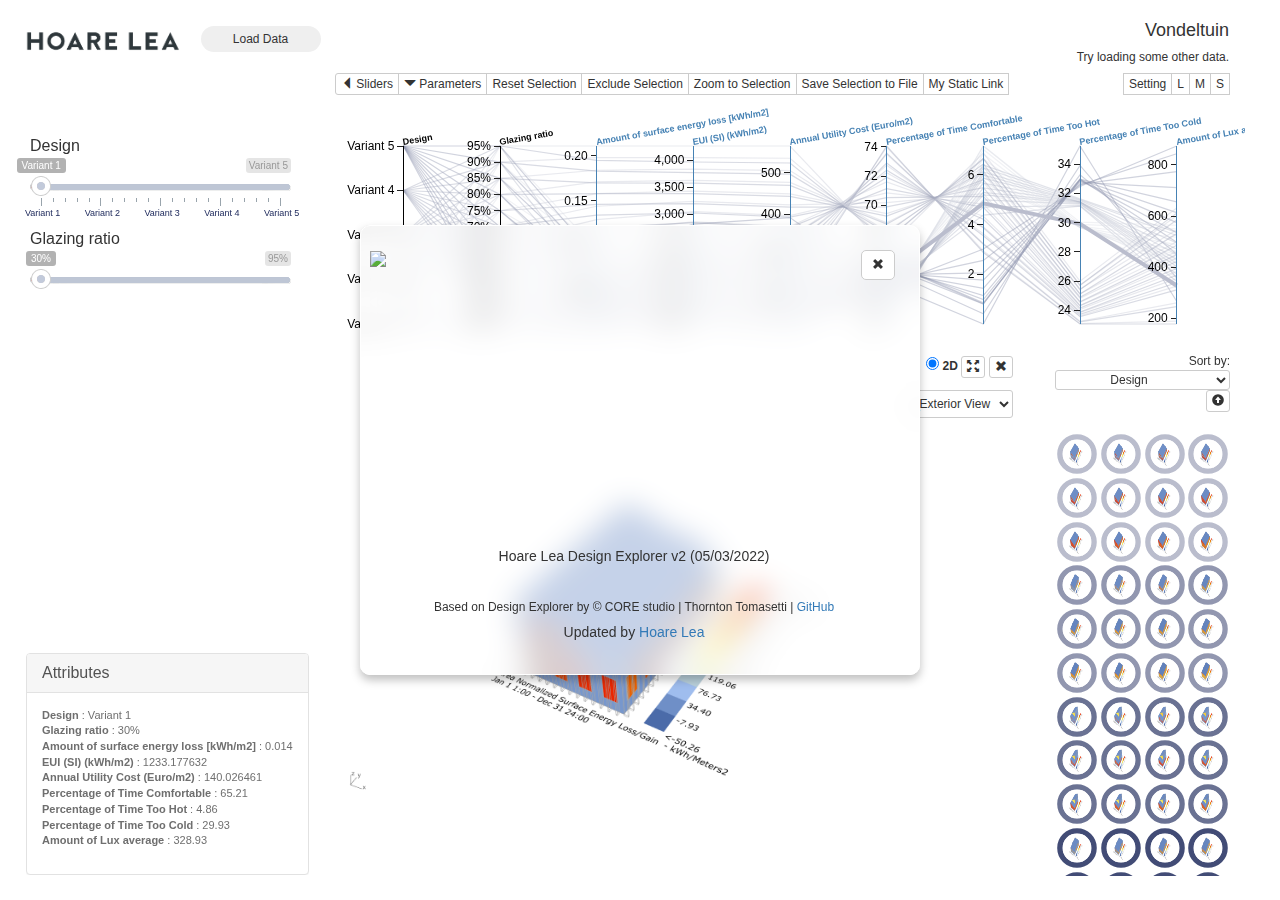
==== index.html @ badf6216 "restructure" ====
﻿<!DOCTYPE html>
<!--
//The MIT License (MIT)
//
//Copyright (c) 2015 Thornton Tomasetti, Inc.
//
//Permission is hereby granted, free of charge, to any person obtaining a copy
//of this software and associated documentation files (the "Software"), to deal
//in the Software without restriction, including without limitation the rights
//to use, copy, modify, merge, publish, distribute, sublicense, and/or sell
//copies of the Software, and to permit persons to whom the Software is
//furnished to do so, subject to the following conditions:
//
//The above copyright notice and this permission notice shall be included in
//all copies or substantial portions of the Software.
//
//THE SOFTWARE IS PROVIDED "AS IS", WITHOUT WARRANTY OF ANY KIND, EXPRESS OR
//IMPLIED, INCLUDING BUT NOT LIMITED TO THE WARRANTIES OF MERCHANTABILITY,
//FITNESS FOR A PARTICULAR PURPOSE AND NONINFRINGEMENT. IN NO EVENT SHALL THE
//AUTHORS OR COPYRIGHT HOLDERS BE LIABLE FOR ANY CLAIM, DAMAGES OR OTHER
//LIABILITY, WHETHER IN AN ACTION OF CONTRACT, TORT OR OTHERWISE, ARISING FROM,
//OUT OF OR IN CONNECTION WITH THE SOFTWARE OR THE USE OR OTHER DEALINGS IN
//THE SOFTWARE.
-->



<html lang="en">

<head>

    <meta charset="utf-8">
    <meta http-equiv="X-UA-Compatible" content="IE=edge">
    <meta name="description" content="Hoare Lea DesignExplorer - multidimensional design space exploration tool.">
    <meta name="author" content="&copy; Hoare Lea">

    <!-- Meta tags for fancy thumbnail -->
    <meta property="og:title" content="Hoare Lea DesignExplorer"/>
    <meta property="og:description" content="Hoare Lea DesignExplorer - multidimensional design space exploration tool."/>
    <meta property="og:image" content="img/thumbnail.jpg">
    <meta property="og:url" content="https://monsieurpablo.github.io/DesignExplorer/">

    <title>Hoare Lea DesignExplorer</title>

    <link rel="shortcut icon" href="Icon_website.png">
    <link rel="icon" type="image/png" href="Icon_website.png">

    <!-- D3 -->
    <script src="./d3/d3.v3.min.js" charset="utf-8"></script>

    <!-- jQuery -->
    <script type="text/javascript" src="js/jquery-1.11.1.min.js"></script>
    <!--<script type="text/javascript" src="js/jquery.lazy.min.js"></script>-->

    <!-- Sliders script and css -->
    <script src="./rangeslider_files/js/ion.rangeSlider.js"></script>
    <link rel="stylesheet" href="./rangeslider_files/css/normalize.css" />
    <link rel="stylesheet" href="./rangeslider_files/css/ion.rangeSlider.css" />
    <link rel="stylesheet" href="./rangeslider_files/css/ion.rangeSlider.skinNice.css" />

    <!-- Parallel Coordinates -->
    <script type="text/javascript" src="./pc_source_files/d3/d3.parcoords.js"></script>

    <!-- D3 Parallel Coordinates CSS -->
    <link rel="stylesheet" type="text/css" href="./pc_source_files/css/d3.parcoords.css">

    <!-- Radar Chart -->
    <!-- TODO: add a switch for picking different charts to present -->
    <script type="text/javascript" src="./radar_source_files/radar-chart.js"></script>

    <!-- Radar Chart CSS -->
    <!-- TODO: add a switch for picking different charts to present -->
    <!-- <link rel="stylesheet" type="text/css" href="./radar_source_files/radar-chart.css" /> -->

    <!-- Scatter-matrix -->
    <script src="./scatter_matrix_source_files/scatter-matrix.js"></script>
    <!-- Scatter-matrix CSS -->
    <link type="text/css" rel="stylesheet" href="./scatter_matrix_source_files/scatter-matrix.css">

    <!-- Bootstrap Core CSS -->
    <link href="bootstrap_side_bar/css/bootstrap.min.css" rel="stylesheet">
    <!--<script src="https://maxcdn.bootstrapcdn.com/bootstrap/3.3.7/js/bootstrap.min.js"></script>-->

    <!-- Custom CSS -->
    <link href="bootstrap_side_bar/css/simple-sidebar.css" rel="stylesheet">
    <link href="css/style.css" rel="stylesheet">

    <!-- Various libraries that vA3C depends upon -->
    <link rel="stylesheet" type="text/css" href="va3c_source_files/css/datgui_styleOverride.css">
    <link rel="stylesheet" type="text/css" href="va3c_source_files/css/SPECTACLES.css">
    <script type="text/javascript" src="va3c_source_files/js/libs/dat.gui.js"></script>
    <script type="text/javascript" src="va3c_source_files/js/libs/three.js"></script>
    <script type="text/javascript" src="va3c_source_files/js/libs/OrbitControls.js"></script>
    <script type="text/javascript" src="va3c_source_files/js/libs/Projector.js"></script>
    <script type="text/javascript" src="va3c_source_files/js/libs/stats.js"></script>
    <script type="text/javascript" src="va3c_source_files/js/libs/jquery-ui.js"></script>
    <script type="text/javascript" src="va3c_source_files/js/libs/SPECTACLES.js"></script>
    


    <!-- Pace for loading bar-->
    <link rel="stylesheet" type="text/css" href="pace/pace.css" />
    <script type="text/javascript" src="pace/pace.min.js"></script>

    <!-- rating system -->
    <script src="./rating_source_files/jquery.rating.js" type="text/javascript" language="javascript"></script>
    <link href="./rating_source_files/jquery.rating.css" type="text/css" rel="stylesheet" />


    <script src="./js/divgrid.js"></script>
    <!-- Design Explorer Scripts -->
    <script src="./js/designExplorer.js" type="text/javascript" language="javascript"></script>
    <!-- for clean parameters before new data comes in -->


    <!-- wheelzoom for image zooming -->
    <script type="text/javascript" src="./wheelzoom/wheelzoom.js"></script>
    <script type="text/javascript" src="./wheelzoom/scrollzoom.js"></script>



    <!-- Google Client Scripts -->
    <!--<script src="./js/GoogleClient.js" type="text/javascript" language="javascript"></script>-->

</head>

<script>
    //load FolderInfo ,Json data_ Mingbo Peng Modified--------------------------------------------------------------------

    var _googleReturnObj ={ //{"fileName":Google Drive ID}
        csvFiles:{},
        imgFiles:{},
        jsonFiles:{},
        settingFiles:{}
    };
    var _folderInfo = {
        "DE_PW":"",
        "inLink":"",
        "url":"",
        "type":""
    }

    var _userSetting = {
        studyInfo: {
            name:"",
            date:""
        },
        dimScales:{},
        dimTicks:{},
        dimMark:{}
    }


    function readyToLoad(csvFilePathLink) {
        if (csvFilePathLink.length > 0) {
            // remove the current selection
            unloadPageContent();
            d3.csv(csvFilePathLink, function (data) {
                loadDataToDesignExplorer(data);
                loadSetting();
                updateLayoutOnDeselect();
            } );
            //window.prompt only if user input data, not from URL
            if (document.getElementById("folderLink").value) {
                showStillLink();
            }

            //updateLayoutOnDeselect();

            //d3.select("#welcome").style("display", "none");
        } else {
            alert("You have to put Google Drive Folder information first!");
        }

    }

    function makeUrl(file,type) {
        var link;

        // no img link
        if(file === 0 || file === undefined){
            return "http://monsieurpablo.github.io/DesignExplorer/img/Logo_HL_SCREENSHOT_JPG.JPG";
        }
 


        if (file.startsWith("http")) {
            // file is a valid full Url path
            // file: http://abcd.com/img01.png
            link = file;

        } else {
            //loadImgfrom inputs
            // file: img01.png

            if (_folderInfo.type === "userServerLink" ) {  //folder is on user's server

                link = _folderInfo.url + file;

            } else {                                       //folder is one GoogleDrive or OneDrive
                
                if(type =="img"){
                    link = _googleReturnObj.imgFiles[file];
                    
                }else if(type =="threeD"){
                    link = _googleReturnObj.jsonFiles[file];
                    
                }else if(type =="setting"){
                    link = _googleReturnObj.settingFiles[file];
                    
                }else if(type =="csv"){
                    link = _googleReturnObj.csvFiles[file];
                    
                }

            }
        }

        return link;
    }


    function showStillLink() {

        var studyCaseLink = encodeUrl(_folderInfo.inLink);
        var studyEncodedUrl = "";

        if (studyCaseLink.length===0) {
            var warningString = "There is no static link for you if you are not using online shared folder.";
            d3.select("#myStudyID").html(warningString);
            $("#showStillLink").modal()
            return;

        }else if (_folderInfo.DE_PW.length>0){
            // if _folderInfo.DE_PW existed, just return.
            studyEncodedUrl = document.location.origin + "/DesignExplorer/?ID=" + _folderInfo.DE_PW;
            d3.select("#showShortUrl").html("https://goo.gl/" +_folderInfo.DE_PW);
            d3.select("#myStudyID").html(studyEncodedUrl);
            $("#showStillLink").modal();
            return;

        }

        //valid online folder available
        var studyLongUrl = document.location.origin +"/DesignExplorer/?ID="+ studyCaseLink;
        d3.select("#welcome").style("display","none");


        makeUrlId(studyLongUrl, function name(UrlId) {
            _folderInfo.DE_PW = UrlId;


            if(UrlId.length ==6){ // google url id

                studyEncodedUrl = document.location.origin +"/DesignExplorer/?ID="+_folderInfo.DE_PW;
                d3.select("#showShortUrl").html("https://goo.gl/"+ _folderInfo.DE_PW);

            }else if(UrlId.startsWith("BL_")){
                studyEncodedUrl = document.location.origin +"/DesignExplorer/?ID="+_folderInfo.DE_PW;
                d3.select("#showShortUrl").html("https://bit.ly/"+ _folderInfo.DE_PW.replace("BL_",""));
            }else{
                studyEncodedUrl = studyLongUrl;
            }

            d3.select("#myStudyID").html(studyEncodedUrl);
            $("#showStillLink").modal()

        })


    }

</script>

<body >

    <!-- Navbar -->
    <nav class="navbar" style="margin-bottom: 0px; padding-top: 10px;">
        <div class="container-fluid">
            <!-- Brand and toggle get grouped for better mobile display -->
            <div class="navbar-header">
                <button type="button" class="navbar-toggle" data-toggle="collapse" data-target="#buttons-navbar-collapse-1">
                    <span class="sr-only">Toggle navigation</span>
                    <span class="icon-bar"></span>
                    <span class="icon-bar"></span>
                    <span class="icon-bar"></span>
                </button>

                <div class="navbar-header" title="Hoare Lea Design Explorer">
                    <a href="http://monsieurpablo.github.io/DesignExplorer"> <img style="max-height:50px; padding-top: 10px;" src="./img/logo_wide.png"></a>
                </div>
            </div>

            <!-- Collect the nav links, forms, and other content for toggling -->
            <div class="collapse navbar-collapse" id="buttons-navbar-collapse-1">
                <ul class="nav navbar-nav">
                    <li>
                        <!--button to load csv uncommented-->
                        <p class="navbar-text">
                            <button id="showLoadData" class="file-upload" style="border-radius: 20px;">Load Data</button>
                        </p>
                    </li>
                </ul>
                <div id = "navbar-studyInfo">
                    <h4></h4>
                    <h6></h6>
                </div>
            </div>
            <!-- /.navbar-collapse -->

        </div>
    </nav>

    <div id="wrapper">
        <!-- Sidebar -->
        <div id="sidebar-wrapper">
            <ul class="sidebar-nav">
                <div id="legend-heading" class="sidebar-brand col-xs-12" style="text-align:center"></div>
                <div class="legend col-xs-12" id="legend">
                    <!--place holder for legends-->
                </div>
                <!--<div id="sliders-heading" class="sidebar-brand" style="text-align:center">
                    LOAD YOUR DATA!
                </div>-->
                <div class="inputSliders col-xs-11" id="inputSliders">
                    <form class="sliders">
                        <!-- I will use this form to disable all the sliders together. -->
                    </form>
                </div>
                <div id="sliders-report" class="sidebar-brand col-xs-12" style="text-align:center"></div>
            </ul>
        </div>
        <!-- /#sidebar-wrapper -->

        <!-- Page Content -->
        <div id="page-content-wrapper">
            <div class="container-fluid">
                <!--Here starts the Charts row-->
                <div class="col-lg-12">
                    <div class="row">

                        <!--here starts the parallel coordinates row-->
                        <div id="PcChartWrapper" class="col-lg-12">
                            <div class="row">
                                <!-- parallel coordiantes' buttons (reset,remove... ) -->
                                <div class="btn-group col-xs-12" >
                                    <button type="button" class="btn btn-default btn-xs" id="menu-toggle" title="Show sliders">
                                        <span class="glyphicon glyphicon-triangle-left" aria-hidden="true"></span>
                                        Sliders
                                    </button>
                                    <button type="button" class="btn btn-default btn-xs" id="pcgraph" data-toggle="collapse">
                                        <span class="glyphicon glyphicon-triangle-bottom" aria-hidden="true"></span>
                                        Parameters
                                    </button>
                                    <button id="reset" class="btn btn-default btn-xs">Reset Selection</button>
                                    <button id="remove" class="btn btn-default btn-xs">Exclude Selection</button>
                                    <button id="keep" class="btn btn-default btn-xs">Zoom to Selection</button>
                                    <button id="savecsv" class="btn btn-default btn-xs" onclick="saveToCSV()">Save Selection to File</button>
                                    <button id="stilllink" class="btn btn-default btn-xs" onclick="showStillLink()">My Static Link</button>
                                    <!-- <a href="https://github.com/tt-acm/DesignExplorer/wiki" class="btn btn-default btn-xs" target="_blank">
                                        Info <span class="glyphicon glyphicon-new-window"></span>
                                    </a> -->

                                    <!-- Change label size -->
                                    <div class="btn-group col-xs-3" style="width: auto;float: right;">
                                        <button id="dataSetting" class="btn btn-default btn-xs" onclick="dataSetting(graph)" title="Setting">Setting</button>
                                        <button id="LL" class="btn btn-default btn-xs" onclick="changeLabelSize('largeLabel')" title="Large Label">L</button>
                                        <button id="MM" class="btn btn-default btn-xs" onclick="changeLabelSize('mediumLabel')" title="Medium Label">M</button>
                                        <button id="SS" class="btn btn-default btn-xs" onclick="changeLabelSize('smallLabel')" title="Small Label">S</button>
                                        <button id="pcFullScreen-toggle" class="btn btn-default btn-xs" title="Full Screen">
                                            <span class="glyphicon glyphicon-triangle-right" aria-hidden="true"></span>
                                        </button>
                                    </div>
                                </div>

                            </div>
                            <!-- parallel coordinates-->
                            <div class="row-fluid">
                                <div id="graph" class="parcoords collapse in">
                                    <!--<h1>Parallel coordinates graph</h1>-->
                                </div>
                            </div>


                        </div>
                        <!-- end of left side charts-->

                        <!-- start of right side charts-->
                        <div id="ScChartWrapper" class="col-lg-3">

                            <div class="row-fluid">
                                <div id="rightTopButtonGroup" class="btn-group col-xs-12">
                                    <button type="button" class="btn btn-default btn-xs" id="scatter-fullscreen-toggle" title="Full Screen">
                                        <span class="glyphicon glyphicon-triangle-left" aria-hidden="true"></span>
                                    </button>
                                    <a id="copyRightButton" href="http://core.thorntontomasetti.com/" class="btn btn-default btn-xs" target="_blank" style="width: calc(100% - 46px);">
                                        &copy; 2019 Thornton Tomasetti
                                    </a>
                                    <!--<button type="button" class="btn btn-default btn-xs" id="rcgraph" data-toggle="collapse" data-target="#radarChart">
                                        <span class="glyphicon glyphicon-triangle-bottom" aria-hidden="true"></span>
                                    </button>-->
                                    <button type="button" class="btn btn-default btn-xs" id="scatter-menu-toggle" title="Show Dimensions">
                                        <span class="glyphicon glyphicon-triangle-right" aria-hidden="true"></span>
                                    </button>
                                </div>
                            </div>

                            <div class="row chartSide">

                                <div id="radarChart" class="col-lg-12 collaps in center-block" style="font-size:14px; font-weight:bold">
                                    <!-- // <h5>Radar Chart Place Holder</h5> -->
                                </div>

                            </div>

                        </div>
                    </div>
                </div>
                <div class="row-fluid col-lg-12">


                    <!-- Zoomed div for zoomed in areas -->
                    <div class="col-lg-9" id="zoomedArea" style="height:0px">
                        <div class="panel-group Spectacles_attributeList" id="IterationData" style="display: none;right: auto;bottom: 1%;height: auto; width: auto;min-width: 280px;">
                                <div class="panel panel-default">
                                <div class="panel-heading">
                                    <h4 class="panel-title">
                                    <a data-toggle="collapse" href="#collapse1">Attributes</a>
                                    </h4>
                                </div>
                                <div id="collapse1" class="panel-collapse collapse in">
                                    <div class="panel-body"><p>data</p></div>
                                </div>
                            </div>
                        </div>
                        <div class="pull-right" id="vis">
                            <form>

                                <label><input type="radio" class="toggleView" name="visMode" value="2D" checked> 2D</label>
                                <!-- show 2D image on load-->
                                <label id="threeDLabel"><input type="radio" class="toggleView" name="visMode" value="3D" id="threeDRadio"> 3D</label>

                                <button type="button" class="btn btn-default btn-xs hide" id="toggleComments" title="Add Comments">
                                    <span class="glyphicon glyphicon-edit" aria-hidden="true"></span>
                                </button>
                                <button type="button" class="btn btn-default btn-xs" id="fullscreentoggle" title="Full Screen Toggle">
                                    <span class="glyphicon glyphicon-fullscreen" aria-hidden="true"></span>
                                </button>
                                <button type="button" class="btn btn-default btn-xs"title="Unselect" onclick="updateLayoutOnDeselect()">
                                    <span class="glyphicon glyphicon-remove" aria-hidden="true"></span>
                                </button>

                            </form>
                            <form>
                                <!--rating div-->
                                <input class="star" type="radio" name="rating" value="1" />
                                <input class="star" type="radio" name="rating" value="2" />
                                <input class="star" type="radio" name="rating" value="3" />
                                <input class="star" type="radio" name="rating" value="4" />
                                <input class="star" type="radio" name="rating" value="5" />
                            </form>
                            <form class="dropdown imgSwitch" style="min-width: 100%;"></form>

                        </div>
                        <div id="viewer3d" style="width:100%; height:100%" class="hidden">
                            <!-- place holder for the viewer -->
                        </div>
                        <div id="viewer2d" style="width:100%; height:100%">
                            <!-- place holder for the image -->
                            <img>
                        </div>
                    </div>


                    <!--Here starts the thumbnails-btm_container-->
                    <div class="col-lg-12" id="thumbnails-btm_container">
                        <div class="col-lg-12 sorting"></div>
                        <div class="col-lg-12" id="thumbnails-btm"></div>
                    </div>

                     <!--Here starts the thumbnails-btm_tbContainer-->
                     <div id="tbContainer" class="col-lg-12"></div>

                </div>
            </div>
            <!-- /#Welcome content -->
            <div class="row-fluid col-lg-12 row-centered vertical-center fullscreen popupWindow" id="welcome">
                <div class="col-sm-12 col-centered" id="welcomeContainer">
                    <button class="btn btn-default btn-sm pull-right popupWindowClose">
                        <span class="glyphicon glyphicon-remove"></span>
                    </button>
                   
                    <!-- Logo video with link -->
                    <div class="row">
                        <!-- <a href="https://hoarelea.com/" target="_blank">
                            <div class="col-sm-4" width=100%>
                                <video width=100% autoplay preload="auto" id="intro-video">
                                    <source src="img/HL.mp4" type="video/mp4"> 
                                </video>
                            </div>
                        </a> -->

                        <!-- Logo transparent gif with link -->
                        <a href="https://hoarelea.com/" target="_blank"> <img style="width: 100%" src="./img/HL_animated.gif"></a>

                    </div>

                    <!-- Copyright and stuff -->
                    <div class="col-lg-12" style="position: absolute;bottom: 2em;width: calc(100% - 60px);">
                        <h5 class="text-center">Hoare Lea Design Explorer v2 (05/03/2022)</h5>
                        <br>
                        <h6 class="text-center">
                            Based on Design Explorer by &copy; CORE studio | Thornton Tomasetti |
                            <a href="https://github.com/tt-acm/DesignExplorer" target="_blank"> GitHub</a>
                        </h6>
                        <h5 class="text-center">
                            Updated by
                            <a href="https://hoarelea.com/" target="_blank">Hoare Lea</a>
                        </h5>
                    </div>

                </div>

                <!--load data div-->
                <div class="col-sm-12 col-centered" id="loadDataContainer" style=" display:none;width: 700px;height: 500px">
                    <button class="btn btn-default btn-sm pull-right popupWindowClose">
                        <span class="glyphicon glyphicon-remove"></span>
                    </button>

                    <h4 class="text-center" style="margin: 100px 0 30px 0;">
                        From the cloud:
                    </h4>
                    <p class="text-center">
                        <input type="text" id="folderLink" class="btn btn-default btn-sm toggled" name="imgfolder" placeholder="GoogleDrive, OneDrive, or server link"
                        />
                        <input type="text" id="folderLinkID" class="btn btn-default btn-hd" name="imgfolder" placeholder="FolderID" />
                        <button id="loadData" onclick="MP_getGoogleIDandLoad()" class="file-upload" style="border-radius:0 20px 20px 0;">Load Data</button>
                    </p>
                    <h5 class="text-center" style="color: #9d9d9d;">Please put data.csv, images, and 3D-json files into the same folder.(<a href="design_explorer_data/example/online/example.zip"
                            target="_blank">example.zip</a>)</h5>

                    <div id="loadFileLocally">
                        <h4 class="text-center" style="margin: 60px 0 60px 0;">
                            Or
                        </h4>
                        <p class="text-center">
                            <input type="file" id="csv-file" class="btn btn-default btn-sm" name="files">
                        </p>
                        <h5 class="text-center" style="color: #9d9d9d;">Please put valid images and 3D-json files URL. (Example:<a href="design_explorer_data/example/LocalCSV_example.csv" target="_blank">data.csv</a>)</h5>
                    </div>

                </div>

            </div>

            <!--  show static link-->
            <!-- Modal -->
            <div class="modal fade" id="showStillLink" role="dialog">
                <div class="modal-dialog">

                <!-- Modal content-->
                <div class="modal-content">
                    <div class="modal-header">
                    <button type="button" class="close" data-dismiss="modal">&times;</button>
                    <h4 class="modal-title">Static link</h4>
                    </div>
                    <div class="modal-body">
                        <h5 >Link for share </h5>
                        <p >
                            <code id="myStudyID">Not available</code>
                            <button id="copy-link" class="btn btn-xs btn-default" onclick="CopyToClipboard('#myStudyID')" data-toggle="tooltip" data-placement="bottom" title="Click to copy the link!">
                                <span class="glyphicon glyphicon-share"></span>
                            </button>
                        </p>
                        <h5 >Short link </h5>
                        <p >
                            <code id="showShortUrl">Not available</code>
                            <button id="copy-showShortUrl" class="btn btn-xs btn-default " onclick="CopyToClipboard('#showShortUrl')" data-toggle="tooltip" data-placement="bottom" title="Click to copy the link!">
                                <span class="glyphicon glyphicon-share"></span>
                            </button>
                        </p>

                    </div>

                    <div class="modal-footer">
                        <button type="button" class="btn btn-default" data-dismiss="modal">Close</button>
                    </div>
                </div>

                </div>
            </div>

            <!--data setting -->
            <div class="row-fluid col-lg-12 row-centered vertical-center fullscreen popupWindow" id="showSetting" style=" display:none">
                <div class="col-sm-12 col-centered" id="dataSetting" style="width: 700px;height: 600px">
                    <button class="btn btn-default btn-sm pull-right popupWindowClose">
                        <span class="glyphicon glyphicon-remove"></span>
                    </button>

                    <h1 style="margin: 30px 0 10px 0;">Setting</h1>
                    <h6 style="margin: 0 30px 30px 0;">All settings will not be effective once this page is reloaded, unless save the setting file with data.csv on the cloud.</h6>

                    <div class="panel-group" id="dimSettingList">
                        <!--placeholder for scale setting list-->
                        <div class="panel panel-primary">
                            <div class="panel-heading">
                                <h4 class="panel-title">
                                    <a data-toggle="collapse" data-parent="#dimSettingList" href="#settingStudyInfo">Study Information</a>
                                </h4>
                            </div>
                            <div id="settingStudyInfo" class="panel-collapse collapse in">
                                <div class="panel-body">
                                    <ul class="list-group">
                                        <li class="list-group-item form-inline">Study Name: <input id="studyNameInput" class="form-control input-sm" type="text" style="width: 80%"></li>
                                        <li class="list-group-item form-inline">Study Date: <input id="studyDateInput" class="form-control input-sm" type="text" style="width: 80%;    margin-left: 1.1em;"></li>
                                        <li class="list-group-item form-inline">Password: <input class="form-control input-sm" placeholder="WIP" type="text" style="width: 40%; margin-left: 1.6em;" disabled><input class="form-control input-sm" placeholder="Confirm" type="text" style="width: 39%;" disabled></li>
                                    </ul>
                                </div>
                            </div>
                        </div>

                    </div>

                    <!--buttons for setting list-->
                    <div class="col-xs-6 col-md-offset-3" style="margin-top: 1.5em;">
                        <button id="setUserSetting" type="button" class="btn col-xs-4 col-md-offset-1">Set</button>
                        <button id="saveUserSetting" type="button" class="btn col-xs-4 col-md-offset-1" data-toggle="tooltip" data-placement="bottom" title ="Export the setting file, and save to where data.csv located!">Save</button>
                    </div>

                </div>
            </div>
        </div>
        <!-- /#page-content-wrapper -->
    </div>
    <!-- /#wrapper -->


    <!-- Bootstrap Core JavaScript -->
    <script src="bootstrap_side_bar/js/bootstrap.min.js"></script>

    <!-- Hide sliders if user asked for a stripped down version -->
    <script type="text/javascript">
        // A dictionary to carry users input to customize the interface
        var inputParameters = {
            "min": false
        }; // currently only a single item, other options to be added later

        // get url parameters
        // current valid key is on "min" for minimum interface
        function parseUri() {
            var pars = window.location.search.replace("?", "").split("&");
            if (pars[0] === "") return null;
            pars.forEach(function (d) {
                keyValue = d.split("=");
                inputParameters[keyValue[0].toLowerCase()] = keyValue[1].toLowerCase();
            });
        }

        // read optional url parameters
        parseUri();

        if (inputParameters.min == 'true') {
            // remove the button so sliders are hidden
            d3.selectAll("button#menu-toggle").remove();
        }

    </script>


    <!-- right side chart -->
    <script type="text/javascript">
        // // update radar chart
        // var scatterChart;

        // // add scatter chart
        // function addScatterChart() {
        //     var pcHeight = d3.select("#graph").style("height").replace("px", "");
        //     var rightChartWidth = d3.select("#radarChart").style("width").replace("px", "");
        //     var selectedData;
        //     if (graph.brushed().length > 0) {
        //         selectedData = graph.brushed();
        //     } else {
        //         selectedData = graph.data();

        //     }
        //     var sm = new ScatterMatrix("", selectedData, '#radarChart');
        //     sm.cellSize((pcHeight - 60) / 2);
        //     sm.render();

        //     // adjust the chart style
        //     //var chartWidth = d3.select(".scatter-matrix-svg svg").style("width").replace("px", "");
        //     d3.select(".scatter-matrix-svg")
        //         .style("width", pcHeight - 10 + "px");

        //     d3.select(".scatter-matrix-control")
        //         .style("height", pcHeight - 30 + "px");

        //     scatterChart = sm;

        //     //return sm;

        // }

        // //unique id for each Circle
        // function getCircleID(d) {
        //     var id;
        //     var keys = d3.keys(graph.data()[0]);

        //     keys.forEach(function(key) {
        //         id = "scatter_" + cleanString(d[key].toString());
        //     });

        //     return id;
        // }

        // function updateScatterChart() {
        //     var data = graph.brushed().length > 0 ? graph.brushed() : graph.data();

        //     d3.selectAll(".cell circle")
        //         .classed("faded", false)
        //         .attr("visibility", "hidden");

        //     data.forEach(function (d) {
        //         d3.selectAll("#" + getCircleID(d)).attr("visibility", "shown");
        //     });

        // }

        // function highlightScatterDot() {
        //     var data = graph.highlighted();
        //     if (data.length > 0) {

        //         d3.selectAll(".cell circle")
        //             .classed("faded", true);

        //         unlighlightScatter();

        //         data.forEach(function (d) {
        //             d3.selectAll("#" + getCircleID(d))
        //                 .classed("highlighted", true);
        //         });

        //     }

        // }

        // function unlighlightScatter() {
        //     d3.selectAll(".cell circle")
        //         .classed("highlighted", false);

        // }

    </script>

    <!-- Dynamic Divs script -->
    <script>
        var isAnyItemSelected = false;
        var isToggled = false;
        var isGraphToggled = true;
        var isScatterToggled = true;
        var isLeftChartFullScreenToggled = false;
        var isRightChartFullScreenToggled = false;


        // side bar for sliders
        $("#menu-toggle").click(function (e) {
            e.preventDefault();

            //$("#wrapper").toggleClass("toggled");
            isToggled = !isToggled;
            reDrawPcChart();
            d3.select("#wrapper")
                .classed("toggled", isToggled)
                .transition().duration(300); //length of toggle animation
            //.each("end", resizeRadarChart())
        });


        $("#scatter-menu-toggle, .scatter-matrix-control").click(function (e) {

            isScatterToggled = !isScatterToggled;
            d3.select(".scatter-matrix-control")
                .classed("toggled", isScatterToggled);
        });


        //--------------------------------------------------set right side chart full screen -----------------------------------//

        var divWidth = d3.select("#ScChartWrapper").style("width").replace("px", "");

        $("#scatter-fullscreen-toggle").click(function (e) {
            isRightChartFullScreenToggled = !isRightChartFullScreenToggled;

            d3.selectAll(
                    "#ScChartWrapper," +
                    ".chartSide,"+
                    ".col-lg-3 .row-fluid,"+
                    ".thumbnailSide,"+
                    "#copyRightButton, "+
                    ".scatter-matrix-container circle,"+
                    " #PcChartWrapper, "+
                    "#thumbnails-btm_container, "+
                    "#thumbnails-btm_container #thumbnails-btm, "+
                    " #zoomedArea"
                )
                .classed("rightChartFullScreenToggled", isRightChartFullScreenToggled);

            if (isRightChartFullScreenToggled) {
                //var newDim =  windowHeight - 200;
                d3.select("#thumbnails-btm_container").style("height", cleanHeight-20 + "px");
            } else {
                d3.select("#thumbnails-btm_container").style("height", zoomedHeight +"px");
            }


        });

        function resizeScChart(newWidth, newHeight) {


            d3.select(".scatter-matrix-svg") // for centering the chart
                .style("width", newWidth + "px");

            d3.select(".scatter-matrix-control")
                .style("height", newHeight + "px");
        }



        // update layout on select
        function updateLayoutOnSelect() {
            
            if (!imgKey){
                    imgKey = imageLinkKeys[0]
                }

            var selectedImage = d3.select(this);

            // Enable wheelzoom on viewer2d image
            // wheelzoom(document.getElementById('viewer2d').querySelectorAll('img'), {maxZoom: 3});

            // highlight the line graph
            graph.highlight(selectedImage.data());


            // update rating based
            setStarValue(selectedImage.data()[0].Rating);


            // show zoomed area
            var thumbnailsHeight =  d3.select("#thumbnails-btm_container").style("height").replace("px", "");
            d3.select("#zoomedArea")
                .style("height", thumbnailsHeight + "px");


            // move btm thumbnail to right
            d3.select("#thumbnails-btm_container")
                    .classed("onRight",true);

            // push the image to zoomed viewer2d area
            d3.select("#viewer2d")
                .select("img")
                .data(selectedImage.data())
                .attr("src", makeUrl(selectedImage.datum()[imgKey],"img"))
                .attr("title", getTitle);

            addImgSwitch(selectedImage.datum());
            updateIterationData(selectedImage.data());


            // load 3d geometry if the view is set to 3D
            if (currentView == "3D") loadNew3DModel();

            if (!isAnyItemSelected) {
                // if there is a brushed selection
                // update the range of the sliders
                updateSlidersTickValues();
            }

            // update the values for slider
            updateSlidersValue(graph.highlight()[0]);

            // enable sliders
            enableAllSliders();

            //highlight the radar chart  //-----TODO:here needs a switch for different charts-------
            //rc.highlight(selectedImage.data());
            // highlightScatterDot();


            // var radarHeight = d3.select("#radarChart")
            //     .style("height").replace("px", "");

            // let's side thumbnail show up
            d3.select("#thumbnails-side_container")
                .transition().duration(300)
                .style("height", function () {

                    if (isRightChartFullScreenToggled) {
                        return d3.select(".scatter-matrix-svg").style("width").replace("px", "") - 20 + "px";
                    } else {
                        return zoomedHeight + "px";
                    }
                    //console.log(isRightChartFullScreenToggled);

                });

            isAnyItemSelected = true;

        }

        imgKey = null
        function addImgSwitch(selectedData){

            if (!imgKey){
                    imgKey = imageLinkKeys[0]
                }

            if(imageLinkKeys.length <=1){
                d3.select(".imgSwitch").classed("hidden", true)
                return;
            }else{
                d3.select(".imgSwitch").classed("hidden", false)
                //remove current first
                d3.selectAll(".imgSwitch select").remove();

                //add
                var select = d3.select(".imgSwitch")
                .append("select")
                .attr("class", "btn btn-default btn-xs");

                 // add img options
                select.selectAll("option")
                    .data(imageLinkKeys)
                    .enter()
                    .append("option")
                    .attr("value", function (d) {
                        return d;
                    })
                    .attr("selected", function (d) {
                        if (imgKey == d) {
                            return true
                        }
                    })
                    .text(function (d) {
                        return d;
                    });

                // add change event to show images
                select.on("change", function (d) {
                    imgKey = d3.select(this).property("value");

                    // update the value in other dropdown menu
                    d3.selectAll("select option").filter(function (d) {
                        return d == imgKey;
                    }).attr("selected", "true");

                    d3.select("#viewer2d img")
                        .attr("src", makeUrl(selectedData[imgKey],"img"));
                });
            }

           
        }

        // function viewer2dNextImg(imgKeyList, currentImgKey){

        //     if(imgKeyList.length>=1){
        //         var currentImgIndex = imgKeyList.indexOf(currentImgKey);

        //         if(currentImgIndex+1<imgKeyList.length){

        //             nextImgKey = imgKeyList[currentImgIndex+1];

        //         }else{
        //             nextImgKey = imgKeyList[0];
        //         }

        //         return nextImgKey;

        //     }

        // }


        // update layout on select
        function updateLayoutOnDeselect() {

            // find height of parallel coordinate
            // to find the height for thumbnail div
            var pcHeight = d3.select("#graph")
                .style("height").replace("px", "");

            // hide zoomed area
            d3.selectAll("#zoomedArea")
                .transition().duration(300)
                .style("height", "0px");

            // show btm thumbnail
            d3.select("#thumbnails-btm_container")
                // .attr("class","col-lg-12")
                    // .select("#thumbnails-btm")
                    .classed("onRight",false);

            // // hide side thumbnail
            // d3.select("#thumbnails-side_container")
            //     .transition().duration(1500)
            //     .style("height", "0px");


            d3.select("#IterationData")
                .style("display", "none");

            // unhighlight the line graph
            graph.unhighlight();

            // enable sliders
            disableAllSliders();

            // unhighlight the radar chart        //-----TODO:here needs a switch for different charts-------//
            //rc.unhighlight();
            // unlighlightScatter();

            //show radar chart
            $("#radarChart").collapse("show");

            isAnyItemSelected = false;

            // Exit Fullscreen
            if(fullscreen) {
                toggleFullscreen()
            }
        }

        // hide/show parallel coordinates
        d3.select("#pcgraph").on("click", function () {
            if (cleanedData.length === 0) return; // don't let the user change the size before loading the file

            var height = d3.select("#graph").style("height").replace("px", "");
            isGraphToggled = !isGraphToggled
            
            if (!isGraphToggled) { 
                // collapse
                d3.select("#graph")
                    .attr("class", "parcoords collapse 2s")
                    .style("height", "0px");

                //mirror collapse behavior with radar chart
                $("#radarChart").collapse("hide");

                //disable buttons
                d3.select("#reset").classed("disabled", true);
                d3.select("#remove").classed("disabled", true);
                d3.select("#keep").classed("disabled", true);

                if (graph.highlight().length !== 0) {
                    d3.selectAll("#zoomedArea")
                            .style("height", cleanHeight-20 + "px");
                }

                d3.select("#thumbnails-btm_container").style("height", cleanHeight-20 + "px");

            } else {
                // collapse in
                var pcHeight = 0;
                if (isLeftChartFullScreenToggled) {
                    pcHeight = (windowHeight - 109) * 0.5-50;
                }else{
                    pcHeight = graphHeight;
                }
                d3.select("#graph")
                    .transition("ease out").attr("class", "parcoords collapse in")
                    .style("height", pcHeight + "px");

                 //mirror collapse behavior with radar chart
                $("#radarChart").collapse("show");

                //enable buttons
                d3.select("#reset").classed("disabled", false);
                d3.select("#remove").classed("disabled", false);
                d3.select("#keep").classed("disabled", false);

                if (graph.highlight().length !== 0) {
                    d3.selectAll("#zoomedArea")
                            .style("height", zoomedHeight + "px");
                }
                d3.select("#thumbnails-btm_container").style("height", zoomedHeight + "px");

            }
        });
    </script>

    <!-- process input data -->
    <script type="text/javascript">
        // this script imports the csv file and does the initial data processing
        // such as separating inputs, outputs, images, etc.
        var hasImgLink = true;
        var has3DLink = false;

        function analyzeInputData(originalData) {
            var keys = d3.keys(originalData[0]);
            //get keys []
            keys.forEach(function (key) {
                key = key.trim().replace(".", " ");

                if(key.toUpperCase().startsWith("IMG") || key.startsWith("_")) // If the key starts with img or underscore
                {
                    imageLinkKeys.push(key);
                }
                else if(key.toUpperCase().startsWith("THREED")){
                    //do nothing
                }
                else{
                    var cleanKey = key.trim().replace(".", " ").replace("in:", "").replace("out:", "");
                    cleanedKeys4pc[cleanKey] = {};
                }

            })

            originalData.forEach(function (row, rowCount) {

                var inputParams = {},
                    outputParams = {},
                    otherParams ={},
                    imgParams ={},
                    threeDParams ={},
                    cleanedParams = {};

                keys.forEach(function (key, i) {
                    var cleanKey = key.trim().replace(".", " ");

                    if (cleanKey.toUpperCase().startsWith("IN:")) {
                        cleanKey = cleanKey.slice(3);
                        inputParams[cleanKey] = row[key];

                    } else if (cleanKey.toUpperCase().startsWith("OUT:")) {
                        cleanKey = cleanKey.slice(4);
                        outputParams[cleanKey] = row[key];

                    } else if (cleanKey.toUpperCase().startsWith("IMG") || cleanKey.startsWith("_")) {

                        imgParams[cleanKey] = row[key];

                    } else if (cleanKey.toUpperCase().startsWith("THREED")) {

                        threeDParams[cleanKey] = row[key];

                    } else {
                        otherParams[cleanKey] = row[key];
                    }
                });

                Object.assign(cleanedParams,inputParams,outputParams,otherParams,imgParams,threeDParams);

                var id = getCaseId(inputParams);
                ids.push(id);

                allDataCollector[id] = {};
                allDataCollector[id].cleanedParams = cleanedParams;

                inputData.push(inputParams);
                outputData.push(outputParams);
                cleanedData.push(cleanedParams);

            });


            // add rating of 0 to all the options if not already there
            // if (keys.indexOf("Rating") == -1) {
            //     cleanedKeys4pc.Rating = {};
            //     cleanedData.forEach(function (d) {
            //         d.Rating = 0;
            //     });
            // }

            //check imageLinkKeys array if it is empty
            if (imageLinkKeys.length ==0) {
                hasImgLink = false;
                d3.select("#thumbnails-btm_container").remove();

                drawTable(cleanedData);
                
            }else{
                hasImgLink = true;

            }

            //remove threeD radio
            if (keys.indexOf("threeD") == -1) {
                has3DLink = false;
                d3.select("#threeDLabel").classed("hidden",true);
            }else{
                has3DLink = true;
                d3.select("#threeDLabel").classed("hidden", false);
            }

        }

        // buggy shit
        function drawTable(data){
            // var grid = d3.divgrid();
            //     d3.select("#tbContainer")
            //     .datum(data.slice(0,20))
            //     .call(grid)
            //     .selectAll(".row")
            //     .on({
            //         "mouseover": function(d) { graph.highlight([d]) },
            //         "mouseout": function(d) {graph.unhighlight()}
            //     });
        }


        function getCaseId(inputParams) {
            // create the id based on inputs
            var params = [];
            d3.keys(inputParams).forEach(function (key) {
                // remove spaces
                //var k = key.replace(/\s/g, '');
                // convert to numbers and back to string
                // so zeros doesn't make inconsistency
                var value;
                if (isNaN(inputParams[key])) {
                    value = inputParams[key];
                } else {
                    value = parseFloat(inputParams[key]);
                }

                // add them to params
                //params.push(k);
                params.push(value);
            });

            // join all of them together
            var id = params.join("");
            return id;
        }

        function prepareSlidersInfo() { // modified 6/7/2016 by Mingbo, this is only for input information.
            var sliderNames = d3.keys(inputData[0]);
            var tickValues = {};
            var originalTickValues = {}; // keep track of original values

            // create an object with place holder for tickValues
            sliderNames.forEach(function (name) {
                originalTickValues[name] = [];
                tickValues[name] = [];
                slidersMapping[name] = {};
            });

            // find tick values
            inputData.forEach(function (d, i) {
                sliderNames.forEach(function (name) {
                    // check if the value is already in list - add it to the list if not
                    if (tickValues[name].indexOf(d[name]) == -1) {
                        slidersMapping[name][d[name]] = []; // create an empty list for this value
                        tickValues[name].push(d[name]);
                        originalTickValues[name].push(d[name]);
                    }

                    //add the new combination to the list
                    slidersMapping[name][d[name]].push(cleanedData[i]);
                });
            });


            // sort values and collect them
            sliderNames.forEach(function (name) {
                //var tValues = tickValues[name].sort();
                var tValues = Object.keys(slidersMapping[name]);
                var oValues = tValues; //it is equal at the beginning
                slidersInfo.push({
                    name: name,
                    originalTickValues: oValues,
                    tickValues: tValues
                });

            });

            // take care of whitespace in slider names! oh people...
            slidersInfo.forEach(function (d) {
                d.namewithnospace = string_as_unicode_escape(d.name);
            });
        }

        function string_as_unicode_escape(input) {
            var output = '';
            for (var i = 0, l = input.length; i < l; i++)
                output += input.charCodeAt(i).toString(16);

            return output;
        }

    </script>

    <!-- NOTE:  draw parallel coordinates graph -->
    <script type="text/javascript">
        var graph;
        //set up heights of divs
        var opacity = 0.4;


        var pcIsColoredBy;

        var color = d3.scale.linear()
            .range(["#1a2659", "#babdcd"]);

        var scatterHeight = d3.select("#ScChartWrapper").style("height").replace("px", "");
        window.addEventListener("resize", reDrawPcChart);

        //redraw the charts when window size changes
        function reDrawPcChart () {
            calWidthAndHeight();

            var newGraphWidth = (windowWidth-350); // (col-lg-9 x0.73) - (boside padding 15*2)
            // var newGraphWidth = windowWidth-scatterWidth-90;
            var newGraphHeight = graphHeight;

            if (isToggled) {
                newGraphWidth = (windowWidth-50)
            }

            // if (newGraphHeight< scatterHeight) {
            //     newGraphHeight = newGraphHeight;
            // }

            // if (isLeftChartFullScreenToggled) {
            //     newGraphHeight = (windowHeight - 85) * 0.5-50;
            //     newGraphWidth = windowWidth - 30;

            // }

            resizePcChart(newGraphWidth,newGraphHeight);

            var zoomedAreaHeight = d3.select("#zoomedArea").style("height").replace("px", "");

            if(!isGraphToggled) {
                zoomedAreaHeight = zoomedHeight + graphHeight
            }

            if(zoomedAreaHeight > 1){
                d3.selectAll("#thumbnails-btm_container, #zoomedArea")
                    .style("height", zoomedAreaHeight + "px");
            }else{
                d3.select("#thumbnails-btm_container")
                    .style("height", zoomedAreaHeight  + "px");
            }

        };


        function drawParallelCoordinates() {

            // remove Rating for on page load
            var iniDimensions = d3.keys(cleanedKeys4pc).filter(function (d) {
                return (d != "Rating") && (d != "Description");
            }).reduce(function (acc, cur) {
                acc[cur] = {};
                return acc;
            }, {});


            // set the height for graph div - this is critical otherwise
            // parallel coordinates graph will be drawn by height of 0px
            d3.select("#graph").style("height", graphHeight + "px");

            // draw parallel coordiantes chart
            // click event should highlight the image in thumbnails and show it in zoomed
            // brush should filter thumbnails
            // get parallel coordinates

            graph = d3.parcoords()('#graph')
                .data(cleanedData)
                .margin({
                    top: 50,
                    left: 20,
                    bottom: 10,
                    right: 20
                })
                .alpha(opacity)
                .mode("queue")
                .rate(40)
                .dimensions(iniDimensions)
                .render()
                .brushMode("1D-axes") // enable brushing
                .interactive()
                .reorderable();

            updateLabels();

        }

        // update pc chart labels and axis color based on input and outputs parameters
        function updateLabels() {
            // modify labels
            var inputLabelColor = "black",
                outputLabelColor = "steelblue",
                inputLabels = d3.keys(inputData[0]),
                outputLabels = d3.keys(outputData[0]),
                colorset = []; //color set for lables

            d3.selectAll("text.label")
                .style("fill", function (d) {
                    // change colors for inputs vs outputs
                    if (inputLabels.indexOf(d) != -1) {
                        colorset.push(inputLabelColor);
                        return inputLabelColor; // it is an input

                    } else if (outputLabels.indexOf(d) != -1) {
                        colorset.push(outputLabelColor);
                        return outputLabelColor; //it's an output

                    } else {
                        // undefined
                        colorset.push("black");
                        return "black";
                    }
                });


            //modify axes
            d3.selectAll("path.domain")
                .style("stroke", function (d, i) {
                    return colorset[i];
                });


            setupPcLabelEvent();

        }

        // click label to activate coloring
        function setupPcLabelEvent() {
            d3.selectAll(".dimension")
                .on("click", function (d) {
                    pcIsColoredBy = d;
                    update_colors(d);
                });
        }


        function valueToNumber(value, dim) {
            if (graph.dimensions()[dim] !== undefined) {
                return graph.dimensions()[dim].yscale(value);
            } else {
                return 1;
            }

        }

        // update color and font weight of chart based on axis selection
        function update_colors(dim, chart) {
            pcIsColoredBy = dim;

            //console.log(dim);

            // change color of lines
            // set domain of color scale
            var values = graph.data().map(function (d) {
                    return parseFloat(valueToNumber(d[dim], dim));
                });

            var highlightedData = graph.highlighted();


            colorDomain = color.domain(d3.extent(values));

            // change colors for each line
            graph.color(function (d) {
                return color([valueToNumber(d[dim], dim)]);
            }).render();

            //keep highlighted data
            if (highlightedData.length>0) {
                graph.highlight(highlightedData)
            }

            // change border color for images
            d3.selectAll("img#thumbnails-btm, img#thumbnails-side").style("border-color", function (d) {
                //console.log(color(yscale(d[dim])));
                return color(valueToNumber(d[dim], dim));
            });
            //d3.selectAll("img#thumbnails-side").style("border-color", function(d) {
            //    return color(yscale(d[dim]));
            //});

            // change ScatterMatrix dots color
            update_sc_colorsOnly();

        }

        //update_sc_colorsOnly
        function update_sc_colorsOnly() {

            d3.selectAll(".cell circle").style("fill", function (d) {

                return color(valueToNumber(d[pcIsColoredBy], pcIsColoredBy));
            });

        }

    </script>

    <!-- draw legend -->
    <script type="text/javascript">
        function drawLegend() {

            // add text
            //d3.select("#legend-heading").text("LEGEND");

            // get width and height for legend area
            var legendWidth = d3.select("#legend").style("width").replace("px", "");
            var legendHeight = d3.select("#sidebar-wrapper").style("height").replace("px", "") / 3;

            // legend boxes are diminsions of the graph
            //console.log(Object.keys(graph.dimensions()));
            dimensions = d3.keys(cleanedKeys4pc).map(function (d) {
                return {
                    name: d,
                    enabled: true
                };
            });

            // find size of the square based on the height
            var keyCounts = d3.keys(cleanedKeys4pc).length;
            //var legendSquareSize = 16;
            var legendSquareSize = Math.max(legendHeight / (keyCounts + 4), 12);


            var legend = d3.select("#legend").style("height", legendHeight+"px");

            // create one group for each rect and text
            var legend = d3.select("#legend").append("svg")
                .attr("width", legendWidth)
                .attr("height", legendSquareSize*(keyCounts+10))
                .selectAll("g")
                .data(dimensions)
                .enter().append("g")
                .attr("transform", function (d, i) {
                    return "translate(10," + ((legendSquareSize + 3) * i) + ")";
                });

            legend.append("rect")
                .attr("width", legendSquareSize)
                .attr("height", legendSquareSize)
                .attr("class", "legend")
                .style("fill", "grey")
                .style("stroke", "black")
                .style("stroke-width", 1)
                .style("cursor", "pointer");

            legend.append("text")
                .attr("x", legendSquareSize + 6)
                .attr("y", legendSquareSize / 2)
                .attr("dy", ".35em")
                .text(function (d) {
                    return d.name;
                });
        }

    </script>

    <!-- add sorting dropdowns -->
    <script type="text/javascript">
        function addSortDropdowns() {

            sortBy = d3.keys(graph.dimensions())[0]; // will be used to sort thumbnail images
            ascending = true;

            var select = d3.select(".sorting")
                .text("Sort by: ")
                .append("select")
                .attr("class", "btn btn-default btn-xs");

            // add options based on input and outputs
            select.selectAll("option")
                .data(d3.keys(graph.dimensions()))
                .enter()
                .append("option")
                .attr("value", function (d) {
                    return d;
                })
                .text(function (d) {
                    return d;
                });

            // add change event to resort images
            select.on("change", function (d) {
                sortBy = d3.select(this).property("value");

                // update the value in other dropdown menu
                d3.selectAll("select option").filter(function (d) {
                    return d == sortBy;
                }).attr("selected", "true");

                updateImageGrid(graph.brushed(), false);
            });

            // add option to reverse sorting order
            var sortingBtn = d3.selectAll(".sorting")
                .append("button")
                .attr("type", "button")
                .attr("class", "btn btn-default btn-xs")
                .attr("id", "reverseSortOrder")
                .attr("title", "Reverse sorting order");

            // append icon
            sortingBtn.append("span")
                .attr("class", "glyphicon glyphicon-circle-arrow-up")
                .attr("aria-hidden", "true");

            sortingBtn.on("click", function () {
                ascending = !ascending;

                sortingBtn.selectAll("span")
                    .attr("class", function () {
                        return ascending ? "glyphicon glyphicon-circle-arrow-up" :
                            "glyphicon glyphicon-circle-arrow-down";
                    });

                updateImageGrid(graph.brushed(), false);
            });
        }

    </script>

    <!-- add thumbnail images to both thumbnail divs-->
    <script type="text/javascript">
        function getTitle(data) {

            // get title for each image
            var title = [];

            d3.keys(graph.dimensions()).forEach(
                function (key) {
                    var info = String(key) + ":" + data[key];
                    title.push(info);
                }
            );

            return title.join("\n");
        }



        function updateIterationData(dataObj) {

            // get title for each image
            var title = [];
            var data = dataObj[0];
            d3.keys(data).forEach(
                function (key) {
                    if (!String(key).startsWith("img") && !String(key).startsWith("threeD") && !String(key).startsWith(
                            "_") && !String(key).startsWith("scid")) {
                        var info = '<strong>' + key + '</strong>' + " : " + data[key];
                        title.push(info);
                    }

                }
            );

            d3.select("#IterationData")
                .style("display", "block")
                .select('p')
                .html(title.join('<br>'));
        }

        function updateImageGrid(data, resizeImageDiv) {

            // this is based on bootstraps 12 column grid
            // we can replace it with a fancier version later
            var gridSizes = [1, 2, 3, 4, 6];
            var fgridSize = 1; //gridSizes[gridSize];

            if (!data) data = graph.data(); //if data is false then use graph data
            //var xFloat = parseFloat(valueToNumber(, sortBy));
            //var yFloat = parseFloat(valueToNumber(y[sortBy], sortBy));
            // sort data based on dropdown selecion
            if (ascending) {
                data.sort(function (x, y) {
                    return d3.ascending(x[sortBy], y[sortBy]);
                });
            } else {
                data.sort(function (x, y) {
                    return d3.descending(x[sortBy], y[sortBy]);
                });
            }

            // remove all the current divs
            // I think eventually I will change this to a filter function
            d3.select("#thumbnails-btm").selectAll("div").remove();
            //d3.select("#thumbnails-side").selectAll("div").remove();

            // var pcHeight = d3.select("#graph")
            //     .style("height").replace("px", "");

            if (resizeImageDiv) {
                d3.select("#thumbnails-btm_container")
                    .style("height", zoomedHeight + "px");
            }

            // attach images ---------------------------------------------------------------------------------------------------
            var imgLink = function (d) {
                var theFirstImg = imageLinkKeys[0];
                return makeUrl(d[theFirstImg],"img");
            };


            d3.select("#thumbnails-btm")
                //.style("height", "100%") //20px for credit line -
                .selectAll("div")
                .data(data).enter()
                .append("div")
                .attr("class", "col-xs-1")
                .style("cursor", "pointer")
                .append("img")
                .attr("id", "thumbnails-btm")
                .attr("src", imgLink)
                .on("click", updateLayoutOnSelect)
                .attr("title", getTitle)
                .style("border-color", function (d) {
                    return color(valueToNumber(d[pcIsColoredBy], pcIsColoredBy));
                });

        }


        function addPlaceHolderImage() {
            // add an image holder with toggle between 2D and 3D
            // just toggle between 2d and 3d
            // d3.select("#zoomed")
            //     .style("height", zoomedHeight)
            //     .append("img");
            //.attr("src", "https://raw.githubusercontent.com/tt-acm/DesignExplorer/gh-pages/design_explorer_data/img/placeholder/placeholder.png?token=ACx89Xl7jGRusi88wWHKH97INGjRifH5ks5Vy6YGwA%3D%3D");
        }

    </script>

    <!-- set up events between charts and graphs -->
    <script type="text/javascript">
            
        // change the chart size;
        function resizePcChart(newWidth, newHeight) {

            //resize #graph
            d3.select("#graph.parcoords")
                    .transition().duration(500)
                    .style("height", newHeight + "px")
                    .style("width", newWidth + "px");

            //redraw pcChart
            var highlightedData = graph.highlighted();
            //graph.width(newWidth).height(newHeight);
            graph.chartSize([newWidth,newHeight]);
            //graph.reRender();
            if (highlightedData.length > 0) graph.highlight(highlightedData);
            updateLabels();
            update_colors(pcIsColoredBy);

        }

        function setupEvents() {
            // brushing events for parallel coordinates graph
            graph.on("brush", function (d) {
                //rc.updateData(graph.brushed());   //-----TODO:here needs a switch for different charts-------
                // updateScatterChart();
                updateImageGrid(d, false);
                drawTable(d);
            });

            graph.on("brushend", function (d) {

                // if nothing is highlighted return
                if (typeof (graph.highlight()[0]) == "undefined") return;


                if (graph.brushed() == false) {
                    updateLayoutOnDeselect();
                    
                    return;
                }
                // in case highlighted data not in brused then deselect
                if (graph.brushed().length == inputData.length || graph.brushed().indexOf(graph.highlight()[0]) ==-1) {

                    updateLayoutOnDeselect();
                }
            });

            // assign buttons
            // Keep brushed (zoom to selection)
            d3.select("#keep")
                .on("click", function () {

                    var newData = graph.brushed();
                    if (newData === false || newData.length === 0) {
                        alert("You need to select some data to be kept!");
                    } else {
                        graph.data(newData).dimensions(d3.keys(graph.dimensions()));
                        updateSlidersTickValues(newData);

                    }
                });

            d3.select("#remove")
                .on("click", function () {

                    var selectedData = graph.brushed();

                    if (selectedData === false || selectedData.length === 0) {
                        alert("You need to select some data to be removed!");
                    } else {
                        // update graph with new data
                        var newData = graph.data().filter(function (d) {
                            return selectedData.indexOf(d) == -1;
                        });
                        updateGraph(newData);
                    }
                });

            // go back to original
            d3.select("#reset")
                .on("click", function () {
                    graph.reset();
                    updateGraph(cleanedData);
                    update_colors(pcIsColoredBy);

                    setSettings(graph,_userSetting);

                });


            function updateGraph(newData) {

                graph.data(newData).brushReset().render().interactive().reorderable();
                graph.updateAxes();
                //updateRadarChart();                   //-----TODO:here needs a switch for different charts-------
                // updateScatterChart();
                updateLayoutOnDeselect();
                updateImageGrid(newData, false);
                updateSlidersTickValues(newData);
                drawTable(newData);
            }

            //events for legend click
            d3.selectAll("rect.legend").on('click', function (d) {
                var rect = d3.select(this);
                var name = d.name;
                var enabled = true;

                if (rect.attr('class') === 'legend disabled') {
                    rect.attr('class', 'legend');
                } else {
                    rect.attr('class', 'legend disabled');
                    enabled = false;
                }

                // update dimensions
                dimensions.forEach(function (dim) {
                    if (d.name === name) d.enabled = enabled;
                });

                // get active dimensios to update parallel coordinate charts
                var activeDimensions = dimensions.filter(function (d) {
                    return d.enabled;
                }).map(function (d) {
                    return d.name;
                });

                //console.log(activeDimensions);
                graph.dimensions(activeDimensions);

                //if removed the pcIsColoredBy's dim, then update color by the first
                if (activeDimensions.lastIndexOf(pcIsColoredBy) == -1) {
                    update_colors(activeDimensions[0]);
                }


                if (graph.highlighted().length !== 0) graph.highlight(graph.highlighted());
                updateLabels();
            });



            //turn off rating rectangle
            d3.selectAll("rect.legend").attr("class", function (d) {
                if (d.name == "Rating" || d.name == "Description") {
                    d.enabled = false;
                    return 'legend disabled';
                }
            });

           

            d3.select("#pcFullScreen-toggle")
                .on("click", function () {

                    isLeftChartFullScreenToggled = !isLeftChartFullScreenToggled;

                    d3.select(".col-lg-3") //hide right side
                        .transition().delay(200)
                        .style("display", function () {
                            if (isLeftChartFullScreenToggled) {
                                return "none";
                            } else {
                                return "block";
                            }
                        });

                    

                    d3.select("#PcChartWrapper")
                    .classed("col-lg-9", !isLeftChartFullScreenToggled)
                    .classed("col-lg-12", isLeftChartFullScreenToggled);

                    if (isLeftChartFullScreenToggled) {
                        var newpcHeight = (windowHeight - 109) * 0.5-50;
                        var newpcWidth = windowWidth - 30;


                        resizePcChart(newpcWidth, newpcHeight);

                        
                        if (graph.highlighted().length>0) {
                            d3.selectAll("#thumbnails-btm_container, #zoomedArea").style("height", (cleanHeight - newpcHeight - 44) + "px");
                        } else {
                            d3.select("#thumbnails-btm_container").style("height", (cleanHeight - newpcHeight - 44) + "px");
                        }

                    } else {
                        // set left chart full screen
                        var oldpcHeight = graphHeight;
                        var oldpcWidth = 0;
                        // var oldpcWidth = d3.select("#graph").style("width").replace("px", "");
                        if (windowWidth<1200) {
                            oldpcWidth = windowWidth -70;
                        } else {
                            oldpcWidth = windowWidth*0.75 - 30;
                        }

                        //back to normal size mode
                        resizePcChart(oldpcWidth, oldpcHeight);

                        if (graph.highlighted().length > 0) {
                                d3.selectAll("#thumbnails-btm_container, #zoomedArea").style("height", zoomedHeight + "px");
                            } else {
                                d3.select("#thumbnails-btm_container").style("height", zoomedHeight + "px");
                            }

                    }
                    loadSetting();

                });



        }

    </script>

    <!-- import data  //  onload functions to close intro window and read input data -->
    <script>
        function loadDataToDesignExplorer(data) {

            overwriteInitialGlobalValues();

            // analyze data and separate them as input/output and general data
            analyzeInputData(data);

            // get sliders information based on input data
            prepareSlidersInfo();

            // add sliders to the page
            initiateSliders();

            // draw parallel coordinates graph
            drawParallelCoordinates();

            //draw radar chart
            //updateRadarChart();                //-----TODO:here needs a switch for different charts-------

            //draw scatter chart
            // addScatterChart();

            // set color change
            // set the initial coloring based on the 3rd column
            pcIsColoredBy = graph.getOrderedDimensionKeys()[0];
            update_colors(pcIsColoredBy);

            // draw legend in side bar
            drawLegend();

            // add sorting divs
            addSortDropdowns();

            // add thumbnails
            updateImageGrid(graph.data(), true); // true will set the size of btm div

            

            // add place holder image to zoomed area
            //addPlaceHolderImage();

            // set up events between graphs
            setupEvents();

            //lazy load
            // $(function() {
            //     $('.lazy').Lazy({
            //         // your configuration goes here
            //         scrollDirection: 'vertical',
            //         effect: 'fadeIn',
            //         visibleOnly: true,
            //         onError: function(element) {
            //             console.log('error loading ' + element.data('src'));
            //         },
            //         appendScroll: $('div#thumbnails-btm')

            //     });
            // });
        }


        window.onload = function () {
            var isIE = /*@cc_on!@*/false || !!document.documentMode;

            if(isIE){
                alert("Please use modern browsers to ensure the maximized experience.\n\nGoogle Chrome, or Firefox is suggested to use.");
            }

            if (window.location.href.toUpperCase().search("GFOLDER") > 0 || window.location.href.toUpperCase().search("ID=") > 0) {
                // this is old user with google drive files.
                // d3.select("#welcome").style("display", "none");
                d3.select("#showLoadData").style("visibility", "hidden")
                MP_getGoogleIDandLoad("URL");
            } else {

                // load default example data from web
                // parse the csv data from the design_explorer_data folder

                // d3.csv("design_explorer_data/example/online/data.csv", function (data) {
                //     loadDataToDesignExplorer(data);
                //     loadSetting("design_explorer_data/example/online/settings.json");
                //     });

                // or load Vondeltuin from local URL
                loadFromUrl("./design_explorer_data/DefaultData");
                loadSetting("./design_explorer_data/DefaultData/settings.json");

            }

            //function to close intro window div
            d3.selectAll(".popupWindowClose")
                .on("click", function () {
                    d3.selectAll(".popupWindow")
                        .style("display", "none");
                });

            d3.select("#showLoadData")
                .on("click", function () {

                    d3.select("#welcome")
                        .style("display", "flex");

                    d3.select("#welcomeContainer")
                        .style("display", "none");

                    d3.select("#loadDataContainer")
                        .style("display", "block");

                    d3.select("#loadFileLocally").style("display", "block");
                    d3.select("#showStaticLink").classed("Show",false);

                    //clean previous inputs
                    document.getElementById('csv-file').value = "";
                    document.getElementById("folderLink").value = "";
                    document.getElementById("folderLinkID").value = "";

                });

            var fileInput = document.getElementById('csv-file');

            fileInput.addEventListener('change', function (e) {
                //clean whatever was added via Google
                document.getElementById("folderLinkID").value = "";

                unloadPageContent();


                var file = fileInput.files[0];
                var reader = new FileReader();

                var regex = /^([a-zA-Z0-9\s_\\.\-:])+(.csv|.txt)$/;


                if (regex.test(file.name.toLowerCase())) {

                    // Update project name
                    var inputFileName = file.name.toUpperCase().replace(".CSV", "");

                    d3.select("p.navbar-brand").text(inputFileName);

                    reader.onload = function (e) {

                        var inputString = e.target.result;

                        // I need to add some defense here
                        // separateInputOutputs(e);

                        var data = d3.csv.parse(inputString);

                        //originalDataLength = data.length;

                        if (data !== null) {
                            loadDataToDesignExplorer(data);
                            loadSetting();
                            };
                    };


                } else {
                    alert("Please upload a valid CSV file!");
                }

                reader.readAsText(file);
                d3.select("#welcome").style("display", "none");
            });

        }; // end of window.onload

    $(document).ready(function(){
        $('[data-toggle="tooltip"]').tooltip();

        
    
    });

    </script>

    <!-- Setting up sliders -->
    <script type="text/javascript">
        function initiateSliders() {
            // this just runs first onload of the page
            // all the sliders should be disabled on load until the user select one of the options
            //d3.select(".sidebar-brand").text("INPUT SLIDERS");

            // insert divs for sliders
            d3.selectAll("#inputSliders")
                .selectAll("div")
                .data(slidersInfo).enter()
                .append("div")
                .attr("class", "inputSlider") // full width
                .text(function (d) {
                    return d.name;
                })
                .append("input")
                .attr("id", function (d) {
                    return d.namewithnospace;
                })
                .attr("name", function (d) {
                    return d.name;
                });


            // if number of ticks is less than 7 then show the numbers under slider
            var showGrid = function (info) {
                return info.tickValues.length < 7;
            };

            // set up slider properties
            // they will be all set to disabled until user selects one option
            slidersInfo.forEach(function (info, i) {

                $("#" + info.namewithnospace).ionRangeSlider({
                    grid: showGrid(info),
                    prettify_separator: ",",
                    values: info.tickValues,
                    disable: true,
                    onChange: function (data) {
                        // remove white spaces
                        // var sliderName = data.input[0].name.replace(/\s/g, '');
                        updateSliderValue(data.input[0].name, data.from_value);
                    }

                });
            });
        }

        function updateSlidersTickValues(unbrushedData) {

            // This function only gets called once there is a new selection
            // and for major changes in data selection (reset/exclude/zoom to selection)
            // don't call this frequently as this is a fairly expensive run


            if (graph.brushed() == [] && graph.brushed().length == inputData.length) {
                // go back to default
                // disable all sliders once no option is selected
                slidersInfo.forEach(function (info) {
                    $("#" + info.namewithnospace).data("ionRangeSlider")
                        .update({
                            values: info.originalTickValues
                        });
                });

            } else {

                var tickValues = {};
                var data;

                slidersInfo.forEach(function (info) {
                    tickValues[info.name] = [];
                }); //create an empty list for each slider

                if (!graph.brushed()) {
                    // in case graph is just rendered
                    data = graph.data();
                    //console.log("graph.data()"+data.length);
                } else {
                    data = graph.brushed();
                    //console.log("graph.brushed()"+data.length);
                }

                

                // find tick values
                data.forEach(function (d) {
                    slidersInfo.forEach(function (info) {
                        // check if the value is already in list - add it to the list if not
                        if (tickValues[info.name].indexOf(d[info.name]) == -1) tickValues[info.name].push(
                            d[info.name]);
                    });
                });


                slidersInfo.forEach(function (sliderInfo) {

                    var sliderName = sliderInfo.name;
                    // remove spaces
                    var namewithnospace = string_as_unicode_escape(sliderName);
                    var newTickValues = tickValues[sliderName].sort();
                    //console.log(sliderName);

                    // update values in sliderInfo
                    sliderInfo.tickValues = newTickValues;

                    $("#" + namewithnospace).data("ionRangeSlider")
                        .update({
                            values: newTickValues
                        });
                });

                // update current values
                updateSlidersValue(graph.highlighted()[0]);

            }
        }


        function disableAllSliders() {
            // disable all sliders once no option is selected
            slidersInfo.forEach(function (info) {
                $("#" + info.namewithnospace).data("ionRangeSlider")
                    .update({
                        disable: true
                    });
            });
        }


        function enableAllSliders() {
            // enable all sliders once an option is selected
            // This will be called after selecting a new option
            slidersInfo.forEach(function (info) {
                $("#" + info.namewithnospace).data("ionRangeSlider")
                    .update({
                        disable: false
                    });
            });
        }

        function updateSlidersValue(data) {

            if(data ==undefined){
                return;
            }

            // clear report area
            d3.selectAll("#sliders-report").text("");

            // update the value of all the sliders based on an input object
            // this function will be called when a new option is selected by user
            slidersInfo.forEach(function (info) {
                var value;

                if (isNaN(data[info.name])) {
                    value = data[info.name]; // if a number
                } else {
                    value = parseFloat(data[info.name]); // otherwise
                }

                currentSliderValues[info.name] = value;
                //console.log(info.tickValues.indexOf(value));
                $("#" + info.namewithnospace).data("ionRangeSlider")
                    .update({
                        from: info.tickValues.indexOf(value), //update the value
                    });
            });
        }


        function updateSliderValue(changedSliderName, newValue) {
            if (!imgKey){
                    imgKey = imageLinkKeys[0]
                }

            // This function update the value for a single slider
            // All the sliders call this function on update
            if (!isNaN(newValue) || typeof (newValue) == "string") {

                currentSliderValues[changedSliderName] = newValue;
            } else {
                return;
            }

            // create the id
            var id = getCaseId(currentSliderValues);
            var selectedData;

            if (ids.indexOf(id) != -1) {

                selectedData = allDataCollector[id].cleanedParams;

                // update chart
                graph.highlight([selectedData]);

                //update radar chart
                //rc.highlight([selectedData]);
                // highlightScatterDot(); //-----TODO:here needs a switch for different charts-------

                //updat iterationData
                updateIterationData([selectedData]);
                
                // push the image to zoomed area
                d3.select("#viewer2d")
                    .select("img")
                    .attr("src", makeUrl(selectedData[imgKey],"img"));
                addImgSwitch(selectedData);

                if (currentView == "3D") loadNew3DModel();

                d3.selectAll("#sliders-report").text("");

            } else {

                // try to remap the values based on slider value
                var possibleCombinations = slidersMapping[changedSliderName][newValue];

                if (possibleCombinations.length == 1) {
                    // there is only one combination update the values to the new combination
                    updateSlidersValue(possibleCombinations[0]);

                } else {

                    // sort them based on distance to current values
                    possibleCombinations.sort(function (x, y) {
                        return d3.ascending(distanceFromCurrent(x), distanceFromCurrent(y));
                    });


                    // if it is in the seletion then change the sliders to that value
                    selectedData = graph.brushed();

                    if (!selectedData) selectedData = graph.data();

                    for (var i = 0; i < possibleCombinations.length; i++) {
                        var combination = possibleCombinations[i];
                        if (selectedData.indexOf(combination) != -1) {
                            updateSlidersValue(combination);
                            // console.log(i);
                            break;
                        }
                    }
                }

            }
        }

        function distanceFromCurrent(sliderValues) {
            var distance = 0;

            slidersInfo.forEach(function (info) {
                var tValues = info.originalTickValues;
                var d = tValues.indexOf(currentSliderValues[info.name]) - tValues.indexOf(sliderValues[info.name]);
                distance += Math.abs(d);
            });


            return distance;

        }

    </script>

    <!-- 3D Viewer -->
    <script type="text/javascript">
        var currentView = "2D";
        var initit3DViewer = true;
        var fullscreen = false;
        var va3cViewer;

        // Initiate 3D viewer
        function initiate3DViewer() {

            var jsonFileAddress = makeUrl(graph.highlighted()[0].threeD,"threeD");
            var viewerId = "viewer3d";

            //load JSON file
            d3.json(jsonFileAddress, function (data) {
                //Initialize a VA3C viewer
                va3cViewer = new SPECTACLES($("#" + viewerId), data, function (app) {
                    //call the UI / functionality modules
                    app.setBackgroundColor(0xFFFFFF);
                });
            });
        }

        // load new models
        function loadNew3DModel() {
            var jsonFileAddress = makeUrl(graph.highlighted()[0].threeD,"threeD");
            d3.json(jsonFileAddress, function (data) {
                va3cViewer.loadNewModel(data);
            });
        }


        // toggle between 2d and 3d
        d3.selectAll("input.toggleView")
            .on("change", toggleView);

        function toggleView() {

            currentView = this.value;

            if (currentView == "3D" && initit3DViewer) {

                initit3DViewer = false;

                // initiate the viewer
                initiate3DViewer();

            } else if (currentView == "3D") {

                // user is changing to 3D view so let's load it.
                //$.when(loadNew3DModel()).then(va3cViewer.viewerDiv.resize());
                loadNew3DModel();

            }


            var onOff = {
                "2D": ["zoomed", "viewer3d"],
                "3D": ["viewer3d", "zoomed"]
            };

            d3.select("#" + onOff[currentView][0])
                .attr("class", "zoomed");

            d3.select("#" + onOff[currentView][1])
                .attr("class", "zoomed hidden");

            // remove spectacles footer
            d3.select(".Spectacles_Footer").remove();

            // resize the view
            if (va3cViewer !==undefined) {
                va3cViewer.viewerDiv.resize();
            }


        }


        // active and de-activate full screen mode
        d3.select("button#fullscreentoggle")
            .on("click", toggleFullscreen);


        function toggleFullscreen() {

            fullscreen = !fullscreen;

            // select zoomed Div and change style
            d3.select("#zoomedArea")
                .attr("class", function () {
                    return fullscreen ? "zoomed fullscreen" : "col-lg-9";
                });

            //make sure width and height are 100%

            // d3.select("#viewer3d")
            //     .style("width", "100%")
            //     .style("height", "100%");

            // d3.select("#zoomed")
            //     .style("width", "100%")
            //     .style("height", "100%");

            //change full screen icon
            d3.select("button#fullscreentoggle").select("span")
                .attr("class", function () {
                    return fullscreen ? "glyphicon glyphicon-resize-small" : "glyphicon glyphicon-fullscreen";
                });


            if (initit3DViewer) {
                return 0;
            } else {
                va3cViewer.viewerDiv.resize();
            }


        }

    </script>

    <script type="text/javascript">
        // Rating system
        var firstRating = true;

        // submit the value on change
        $('.star').rating({
            callback: function (value, link) {
                // 'value' is the value selected
                if (firstRating === true) {

                    //turn on rating rectangle
                    d3.selectAll("rect.legend")
                        .attr("class", function (d) {

                            if (d.name == "Rating") {
                                d.enabled = true;
                                return 'legend';
                            }
                        });

                    // add Rating to dimensions
                    graph.dimensions(cleanedKeys4pc);
                    graph.scale("Rating", [0, 5]);
                    graph.updateAxes();
                    firstRating = false;
                }

                // check if this is the first rating

                // update rating value
                graph.highlighted()[0].Rating = value;

                // this method is not really optimized. I couldn't find a solution just to change          //I agree
                // extent of dimensions for just rating axis

                graph.update().interactive().reorderable();
                //if(graph.brushed()) graph.clear("foreground");

                // highlight selected option
                graph.highlight(graph.highlighted());



            }
        });


        // set the value for rating based on the current value
        function setStarValue(value) {

            // remove any current value
            $('.star').data('rating').current = undefined; // set current value to undefined

            // set current value to undefined
            var offClass = "star-rating rater-0 star star-rating-applied star-rating-live";
            var onClass = offClass + " star-rating-on";

            //select rating divs
            d3.selectAll("div.star-rating")
                .attr("class", function (d, i) {
                    return i < value ? onClass : offClass;
                });

        }

    </script>

    <!-- saveToCSV -->
    <script type="text/javascript">
        function saveToCSV() {

            // modified from http://stackoverflow.com/questions/14964035/how-to-export-javascript-array-info-to-csv-on-client-side
            var data = graph.brushed() === false ? graph.data() : graph.brushed();
            var csvTitle = d3.keys(data[0]);

            var csvContent = "data:attachment/csv;charset=utf-8,";
            var scidIndex = csvTitle.indexOf("scid");
            csvTitle.splice(scidIndex, 1);

            csvContent += csvTitle.join(",") + "\n"; //add first row

            data.forEach(function (infoArray, index) {
                dataString = d3.values(infoArray);
                dataString.splice(scidIndex, 1);
                dataString = dataString.join(",");
                csvContent += index < data.length ? dataString + "\n" : dataString;

            });

            csvContent = encodeURI(csvContent);

            var a = d3.select("body")
                .append("a")
                .attr("href", csvContent)
                .attr("target", '_blank')
                .attr("download", 'DesignExplorer_SelectedResults.csv');

            a[0][0].click();
        }

    </script>

    <!--dataSetting-->
    <script type="text/javascript">


        function dataSetting(chart) {
            d3.select("#showSetting")
                    .style("display", "flex");

            var dimKeys = d3.keys(graph.dimensions());
            var dimSettingListDiv = d3.select("#dimSettingList");

            var newUserSetting = {
                studyInfo: {
                    name:_userSetting.studyInfo.name,
                    date:_userSetting.studyInfo.date
                },
                dimScales:{},
                dimTicks:{},
                dimMark:{}
            };

            // var userStudyInfo = {
            //     name:"",
            //     date:""
            // }

            var dimScales ={};//for current value
            // var userDimScale = {};

            var dimTicks = {}; //for current value
            //var userDimTicks = {}; //for saved

            var dimMark = {}; //for current value
            // var userDimMark = {}; //for saved

            //filter dimensions are string type
            d3.selectAll("#graph svg .dimension")
                .each(function(d){
                    if (graph.dimensions()[d].type != "string") {
                        dimScales[d] = graph.dimensions()[d].yscale.domain();
                        dimTicks[d] = d3.select(this).selectAll(".tick").size();
                        if(_userSetting.dimMark[d] !== undefined){
                            dimTicks[d] --;
                        }
                    }
                })


            //remove current
            dimSettingListDiv.selectAll(".panel-default").remove();

            //Add this study/project info
            dimSettingListDiv.select("#studyNameInput")
                            .attr("value", newUserSetting.studyInfo.name)
                            .on("change", function(d){
                                newUserSetting.studyInfo.name = $(this).val();
                            });
            dimSettingListDiv.select("#studyDateInput")
                            .attr("value", newUserSetting.studyInfo.date)
                            .on("change", function(d){
                                newUserSetting.studyInfo.date = $(this).val();
                            });


            var selectList = dimSettingListDiv.selectAll('#dimSettingList')
                        .data(d3.keys(dimScales)).enter()
                        .append("div")
                        .attr("class", "panel panel-default");

            var panelHeading = selectList.append("div").attr("class", "panel-heading");

            panelHeading.append("h4")
                        .attr("class", "panel-title")
                            .append("a")
                            .attr("data-toggle", "collapse")
                            .attr("data-parent", "#dimSettingList")
                            .attr("href", function(d){return "#setting"+string_as_unicode_escape(d);})
                            .text(function(d){return d;});

            
            var panelBody = selectList.append("div")
                        .attr("id", function(d){return "setting"+string_as_unicode_escape(d);})
                        .attr("class", "panel-collapse collapse");

            var panelBodyContent = panelBody.append("div").attr("class", "panel-body")
                                                .append("ul").attr("class", "list-group");

            //TickNumber setting----------------------------------------------------------------------------------------------------------
            var itemTickNumberSetting = panelBodyContent.append("li")
                                                    .attr("class", "list-group-item form-inline")
                                                    .text("Tick Number: ");

            itemTickNumberSetting.append("input")
                        .attr("class", "form-control input-sm")
                        .attr("placeholder", function(d){return dimTicks[d];})
                        .attr("type", "text")
                        .on("change", function(d){
                            var value = $(this).val();
                            newUserSetting.dimTicks[d] = value;
                        });

            
            //scale setting----------------------------------------------------------------------------------------------------------
            var itemScaleSetting = panelBodyContent.append("li")
                                                    .attr("class", "list-group-item form-inline")
                                                    .text("Scale Range: ");

            //min scale input
            itemScaleSetting.append("input")
                        .attr("class", "form-control input-sm")
                        .attr("placeholder", function(d){return "From: " +dimScales[d][0];})
                        .attr("type", "text")
                        .on("change", function(d){
                            var value = $(this).val();
                            newUserSetting.dimScales[d] = OnScaleChanged(
                                {"min":value}, dimScales[d], newUserSetting.dimScales[d]
                            )
                        });

            //max scale input
            itemScaleSetting.append("input")
                        .attr("class", "form-control input-sm")
                        .attr("placeholder", function(d){return "TO: "+dimScales[d][1];})
                        .attr("type", "text")
                        .on("change", function(d){
                            var value = $(this).val();
                            newUserSetting.dimScales[d] = OnScaleChanged(
                                {"max":value}, dimScales[d] , newUserSetting.dimScales[d]
                            )
                        });


            //TargetMark setting----------------------------------------------------------------------------------------------------------
            var itemTickNumberSetting = panelBodyContent.append("li")
                                                    .attr("class", "list-group-item form-inline")
                                                    .text("Target Mark: ");
            
            itemTickNumberSetting.append("input")
                        .attr("class", "form-control input-sm")
                        .attr("style","margin-left: 1.1em;")
                        .attr("placeholder", function(d){return _userSetting.dimMark[d]!==undefined?_userSetting.dimMark[d].value:"Mark value";})
                        .attr("type", "text")
                        .attr("id", function(d){return "setting_markValue_"+string_as_unicode_escape(d);})
                        .on("change", function(d){
                            if(newUserSetting.dimMark[d] ===undefined){
                                newUserSetting.dimMark[d] = {
                                    value:"",
                                    prefix:""
                                    }
                            }
                            newUserSetting.dimMark[d].value = $(this).val();
                        });

            itemTickNumberSetting.append("input")
                        .attr("class", "form-control input-sm")
                        .attr("placeholder", function(d){return _userSetting.dimMark[d]!==undefined?_userSetting.dimMark[d].prefix:"Prefix text";} )
                        .attr("type", "text")
                        .attr("id", function(d){return "setting_markPrefix_"+string_as_unicode_escape(d);})
                        .on("change", function(d){
                            if(newUserSetting.dimMark[d] ===undefined){
                                newUserSetting.dimMark[d] = {
                                    value:"",
                                    prefix:""
                                    }
                            }
                            newUserSetting.dimMark[d].prefix = $(this).val();
                        });

            itemTickNumberSetting.append("button")
                        .attr("class", "btn btn-sm")
                        .text("Remove")
                        .attr("type", "button")
                        .on("click", function(d){
                            d3.select("#setting_markValue_"+string_as_unicode_escape(d)).attr("value", "ToBeRemoved");
                            d3.select("#setting_markPrefix_"+string_as_unicode_escape(d)).attr("value", "ToBeRemoved");
                            newUserSetting.dimMark[d] ={
                                    value:"ToBeRemoved",
                                    prefix:""
                                    };
                            
                        });


            //set up button event
            d3.select("#dataSetting #setUserSetting").on("click",function (d) {
                setSettings(chart,newUserSetting);
                d3.select("#showSetting")
                .style("display", "none");
            })

             d3.select("#dataSetting  #saveUserSetting").on("click", function(d){
                 saveSetting(_userSetting,newUserSetting);

             })

        }

        function setSettings(chart,userSetting) {

            var isThereNewStudyInfo = Object.keys(userSetting.studyInfo).length >0;
            var isThereNewDimScales = Object.keys(userSetting.dimScales).length >0;
            var isThereNewDimTicks = Object.keys(userSetting.dimTicks).length >0;
            

            if (isThereNewStudyInfo) {
                    setStudyInfo(userSetting.studyInfo);
            }

            if (isThereNewDimScales) {
                    setAllScales(chart, userSetting.dimScales);
            }

            if (isThereNewDimTicks) {
                    setAllTicks(chart, userSetting.dimTicks);
            }

            if(isThereNewDimScales || isThereNewDimTicks){
                //only redraw the graph if any defined
                graph.updateAxes();

                //chart.reRender();
                update_colors(pcIsColoredBy);
                
            }
            
            //set target mark must be after graph.updateAxes();
            setAllTargetMarks(chart, userSetting.dimMark);
            
        }

        function setStudyInfo(studyInfoData){
            var studyInfo = d3.select("#navbar-studyInfo");
            studyInfo.select("h4").text(studyInfoData.name);
            studyInfo.select("h6").text(studyInfoData.date);

            //update the global _userSetting
            _userSetting.studyInfo.name = studyInfoData.name;
            _userSetting.studyInfo.date = studyInfoData.date;
            
        }

        function setAllScales(chart, scales){
            d3.keys(scales).forEach( function (d) {
                    //update scales
                    chart.dimensions()[d].yscale.domain(scales[d]);
                    chart.yscaleDomains()[d] = scales[d]; 

                    //update the global _userSetting
                    _userSetting.dimScales[d] = scales[d];
                 })
        }

        function setAllTicks(chart, tickNumbers){
            d3.keys(tickNumbers).forEach( function (d) {
                    var scale = chart.dimensions()[d].yscale.domain();
                    //update ticks
                    chart.dimensions()[d].tickFormat = d3.format("");
                    chart.dimensions()[d].tickValues = calTickValues(scale,tickNumbers[d]);

                    //update the global _userSetting
                    _userSetting.dimTicks[d] = tickNumbers[d];
                 })
        }

        function setAllTargetMarks(chart, targetMark){
            
            d3.keys(targetMark).forEach( function (d) {
                    //update the global _userSetting
                    _userSetting.dimMark[d] = targetMark[d];
                    
            })
            
            //set marks based on global _userSetting
            d3.keys(_userSetting.dimMark).forEach( function (d) {
                    setMarkOnDim(chart, d, _userSetting.dimMark[d]);
            })
        }

        function setMarkOnDim(chart,dim,dimMark){

            markValue = dimMark.value;
            markPrefix = "";

            if (dimMark.prefix !==undefined){
                markPrefix =dimMark.prefix
            }


            dimID = "dim_"+string_as_unicode_escape(dim);
            //remove the current first
            d3.select("#"+dimID).select(".axis .mark").remove();

            if (markValue=="ToBeRemoved") {
                delete _userSetting.dimMark[dim];

            } else {

                var canvasHeight = d3.select("#graph canvas").style("height").replace("px","");

                domain = chart.dimensions()[dim].yscale.domain();
                yHeight = d3.scale.linear().domain(domain).range([canvasHeight,0])(markValue);
                
                //add mark
                var dim = d3.select("#"+dimID).select(".axis").append("g").attr("class", "tick mark").attr("transform", "translate(0,"+yHeight+")");
                dim.append("line").attr("x2", "-8").attr("x1", "8");
                dim.append("text").attr("x", "-9").attr("y", "0").attr("dy", ".32em").attr("text-anchor","end").text(markPrefix+": "+markValue);
            }


            
        }

        function calTickValues (scale, tickNumber){
            tickNumber--;

            if(tickNumber<=0){
                tickNumber = 5;
            }
            newDimTickValues = d3.range(scale[0], scale[1], (scale[1]-scale[0])/tickNumber)
            newDimTickValues.push(scale[1]); // add the last

            return newDimTickValues;
        }

        function OnScaleChanged(params,oldScale, userScale) {
            var newScale=[0,0];
            var preScale=[0,0];

            var min =  parseFloat(params.min);
            var max =  parseFloat(params.max);

            if (userScale ===undefined) {
                preScale = oldScale;
            }else{
                preScale = userScale;
            }

            newScale[0] = !isNaN(min) ? min:preScale[0];
            newScale[1] = !isNaN(max) ? max:preScale[1];

            return newScale;
        }

        function saveSetting(globalUserSetting,newUserSetting) {

            Object.assign(globalUserSetting.dimMark,newUserSetting.dimMark)
            Object.assign(globalUserSetting.dimScales,newUserSetting.dimScales)
            Object.assign(globalUserSetting.dimTicks,newUserSetting.dimTicks)
            Object.assign(globalUserSetting.studyInfo,newUserSetting.studyInfo)

            var exportJson = globalUserSetting;

            var JsonContent = "data:attachment/json;charset=utf-8,";
            

            JsonContent += encodeURI(JSON.stringify(exportJson));

            var a = d3.select("body")
                .append("a")
                .attr("href", JsonContent)
                .attr("target", '_blank')
                .attr("download", 'settings.json');

            a[0][0].click();

        }

        function loadSetting(settingFilePath) {
            
            var jsonFileLink = "";

            if(settingFilePath!==undefined){
                jsonFileLink =settingFilePath;
            }else{

                var settingFiles =  d3.keys(_googleReturnObj.settingFiles);
                if (settingFiles.length ==0) {
                     jsonFileLink = "design_explorer_data/settings.json"

                }else {

                    var jsonFile = settingFiles[0];
                    jsonFileLink = _googleReturnObj.settingFiles[jsonFile];
                }

                
            }

            d3.json(jsonFileLink, function (d) {
                //updata to global _userSetting
                _userSetting = d;
                setSettings(graph,_userSetting);
            })

            
        }
        
        openFirstVariant();
        function openFirstVariant() {
            // Open first solution thumbnail if its loaded
            if (document.querySelector("#thumbnails-btm > div:nth-child(1) > img")) {
                document.querySelector("#thumbnails-btm > div:nth-child(1) > img").__onclick()
            // if not wait a bit and try again
            } else {
                setTimeout(openFirstVariant, 100)
            }
        }



    </script>


</body>

</html>
---- rangeslider_files/css/ion.rangeSlider.css ----
/* Ion.RangeSlider
// css version 2.0.3
// © 2013-2014 Denis Ineshin | IonDen.com
// ===================================================================================================================*/

/* =====================================================================================================================
// RangeSlider */

.irs {
    position: relative; display: block;
    -webkit-touch-callout: none;
    -webkit-user-select: none;
     -khtml-user-select: none;
       -moz-user-select: none;
        -ms-user-select: none;
            user-select: none;
}
    .irs-line {
        position: relative; display: block;
        overflow: hidden;
        outline: none !important;
    }
        .irs-line-left, .irs-line-mid, .irs-line-right {
            position: absolute; display: block;
            top: 0;
        }
        .irs-line-left {
            left: 0; width: 11%;
        }
        .irs-line-mid {
            left: 9%; width: 82%;
        }
        .irs-line-right {
            right: 0; width: 11%;
        }

    .irs-bar {
        position: absolute; display: block;
        left: 0; width: 0;
    }
        .irs-bar-edge {
            position: absolute; display: block;
            top: 0; left: 0;
        }

    .irs-shadow {
        position: absolute; display: none;
        left: 0; width: 0;
    }

    .irs-slider {
        position: absolute; display: block;
        cursor: default;
        z-index: 1;
    }
        .irs-slider.single {

        }
        .irs-slider.from {

        }
        .irs-slider.to {

        }
        .irs-slider.type_last {
            z-index: 2;
        }

    .irs-min {
        position: absolute; display: block;
        left: 0;
        cursor: default;
    }
    .irs-max {
        position: absolute; display: block;
        right: 0;
        cursor: default;
    }

    .irs-from, .irs-to, .irs-single {
        position: absolute; display: block;
        top: 0; left: 0;
        cursor: default;
        white-space: nowrap;
    }

.irs-grid {
    position: absolute; display: none;
    bottom: 0; left: 0;
    width: 100%; height: 20px;
}
.irs-with-grid .irs-grid {
    display: block;
}
    .irs-grid-pol {
        position: absolute;
        top: 0; left: 0;
        width: 1px; height: 8px;
        background: #000;
    }
    .irs-grid-pol.small {
        height: 4px;
    }
    .irs-grid-text {
        position: absolute;
        bottom: 0; left: 0;
        white-space: nowrap;
        text-align: center;
        font-size: 9px; line-height: 9px;
        padding: 0 3px;
        color: #000;
    }

.irs-disable-mask {
    position: absolute; display: block;
    top: 0; left: -1%;
    width: 102%; height: 100%;
    cursor: default;
    background: rgba(0,0,0,0.0);
    z-index: 2;
}
.irs-disabled {
    opacity: 0.4;
}
.lt-ie9 .irs-disabled {
    filter: alpha(opacity=40);
}


.irs-hidden-input {
    position: absolute !important;
    display: block !important;
    top: 0 !important;
    left: 0 !important;
    width: 0 !important;
    height: 0 !important;
    font-size: 0 !important;
    line-height: 0 !important;
    padding: 0 !important;
    margin: 0 !important;
    outline: none !important;
    z-index: -9999 !important;
    background: none !important;
    border-style: solid !important;
    border-color: transparent !important;
}
---- rangeslider_files/css/ion.rangeSlider.skinNice.css ----
/* Ion.RangeSlider, Nice Skin
// css version 2.0.3
// © Denis Ineshin, 2014    https://github.com/IonDen
// ===================================================================================================================*/

/* =====================================================================================================================
// Skin details */

.irs-line-mid,
.irs-line-left,
.irs-line-right,
.irs-bar,
.irs-bar-edge,
.irs-slider {
    background: url(../img/sprite-skin-nice.png) repeat-x;
}

.irs {
    height: 40px;
}
.irs-with-grid {
    height: 60px;
}
.irs-line {
    height: 8px; top: 25px;
}
    .irs-line-left {
        height: 8px;
        background-position: 0 -30px;
    }
    .irs-line-mid {
        height: 8px;
        background-position: 0 0;
    }
    .irs-line-right {
        height: 8px;
        background-position: 100% -30px;
    }

.irs-bar {
    height: 8px; top: 25px;
    background-position: 0 -60px;
}
    .irs-bar-edge {
        top: 25px;
        height: 8px; width: 11px;
        background-position: 0 -90px;
    }

.irs-shadow {
    height: 1px; top: 34px;
    background: #000;
    opacity: 0.15;
}
.lt-ie9 .irs-shadow {
    filter: alpha(opacity=15);
}

.irs-slider {
    width: 22px; height: 22px;
    top: 17px;
    background-position: 0 -120px;
}
.irs-slider.state_hover, .irs-slider:hover {
    background-position: 0 -150px;
}

.irs-min, .irs-max {
    color: #999;
    font-size: 10px; line-height: 1.333;
    text-shadow: none;
    top: 0; padding: 1px 3px;
    background: rgba(0,0,0,0.1);
    -moz-border-radius: 3px;
    border-radius: 3px;
}
.lt-ie9 .irs-min, .lt-ie9 .irs-max {
    background: #ccc;
}

.irs-from, .irs-to, .irs-single {
    color: #fff;
    font-size: 10px; line-height: 1.333;
    text-shadow: none;
    padding: 1px 5px;
    background: rgba(0,0,0,0.3);
    -moz-border-radius: 3px;
    border-radius: 3px;
}
.lt-ie9 .irs-from, .lt-ie9 .irs-to, .lt-ie9 .irs-single {
    background: #999;
}

.irs-grid-pol {
    background: #99a4ac;
}
.irs-grid-text {
    color: #1a2659;
}

.irs-disabled {
}
---- pc_source_files/css/d3.parcoords.css ----
.parcoords > svg, .parcoords > canvas {
  /*font: 14px sans-serif;*/
  position: absolute;
}
.parcoords > canvas {
  pointer-events: none;
}
.parcoords rect.background {
  fill: transparent;
}
.parcoords rect.background:hover {
  fill: rgba(120,120,120,0.2);
}
.parcoords .resize rect {
  fill: rgba(0,0,0,0.1);
}
.parcoords rect.extent {
  fill: rgba(255,255,255,0.25);
  stroke: rgba(0,0,0,0.6);
}
.parcoords .axis line, .parcoords .axis path {
  fill: none;
  stroke: #222;
  shape-rendering: crispEdges;
}
.parcoords canvas {
  opacity: 1;
  -moz-transition: opacity 0.3s;
  -webkit-transition: opacity 0.3s;
  -o-transition: opacity 0.3s;
}
.parcoords canvas.faded {
  opacity: 0.5;
}
---- radar_source_files/radar-chart.css ----
.radar-chart .level {
  stroke: rgb(60,60,60);
  color: rgb(60,60,60);
  stroke-width: 1;
}

.radar-chart .axis line {
  stroke: steelblue;
  stroke-width: 1;
  shape-rendering: crispEdges;
}
.radar-chart .axis .rclegend {
  font-family: sans-serif;
  font-size: 10px;
}
.radar-chart .axis .rclegend.top {
  dy:1em;
}
.radar-chart .axis .rclegend.left {
  text-anchor: end;
}
.radar-chart .axis .rclegend.middle {
  text-anchor: middle;
}
.radar-chart .axis .rclegend.right {
  text-anchor: start;
}

.radar-chart .tooltip {
  font-family: sans-serif;
  font-size: 13px;
  transition: opacity 200ms;
  opacity: 0;
}
.radar-chart .tooltip.visible {
  opacity: 1;
}

/* area transition when hovering */
.radar-chart .area {
  stroke-width: 1;
  stroke-opacity: 1;
  fill-opacity: 0;
}

.radar-chart .circle {
  fill-opacity: 00;
}

/* transitions */
.radar-chart .area, .radar-chart .circle {
  transition: opacity 300ms, fill-opacity 200ms;
  opacity: 1;
}

.radar-chart .d3-enter, .radar-chart .d3-exit {
  opacity: 1;
}
---- scatter_matrix_source_files/scatter-matrix.css ----
.scatter-matrix-container { font-size: 12px;  }
.scatter-matrix-container svg {  float: right; }

.scatter-matrix-container .axis { shape-rendering: crispEdges; }
.scatter-matrix-container .axis line { stroke: #ddd; stroke-width: 1px; }
.scatter-matrix-container .axis path { display: none; }
.scatter-matrix-container .axis text { font-size: 0.8em; }

.scatter-matrix-container rect.extent { fill: #000; fill-opacity: .125; stroke: #fff; }
.scatter-matrix-container rect.frame { fill: #fff; fill-opacity: .7; stroke: #aaa; }

/*.scatter-matrix-svg .cell circle { fill: #ccc; fill-opacity: .4; }*/

.scatter-matrix-container circle { fill-opacity: 0.5; }
.scatter-matrix-container circle.highlighted { fill-opacity: 1 !important; r:3;}
.scatter-matrix-svg .cell circle.faded{fill-opacity: 0.15;}

.scatter-matrix-container.legend text { font-size: 18px; font-style: oblique; }

.scatter-matrix-container.cell text { pointer-events: none; }

.color-0  { fill: #800; }
.color-1  { fill: #080; }
/*.color-2  { fill-opacity: 1 !important;}*/
.color-3  { fill: #440; }
.color-4  { fill: #044; }
.color-5  { fill: #404; }
.color-6  { fill: #400; }
.color-7  { fill: #040; }
.color-8  { fill: #004; }
.color-9  { fill: #cc0; }
.color-10 { fill: #0cc; }
.color-11 { fill: #c0c; }
.color-12 { fill: #880; }
.color-13 { fill: #088; }
.color-14 { fill: #808; }
.color-15 { fill: #c00; }
.color-16 { fill: #0c0; }
.color-17 { fill: #00c; }

.scatter-matrix-filter-control ul { list-style: none; padding-left: 10px; }
.scatter-matrix-variable-control ul { list-style: none; padding-left: 10px; }
.scatter-matrix-drill-control ul { list-style: none; padding-left: 10px; }

.scatter-matrix-control {
	position:absolute;
	float: right;
	padding: 20px 0 20px 30px;
	right:30px;
	width: 230px;
	overflow-y: auto;
	-webkit-transition: all 0.5s ease;
	-moz-transition: all 0.5s ease;
	-o-transition: all 0.5s ease;
	transition: all 0.5s ease;
}

.scatter-matrix-control.toggled {width: 0;  visibility: hidden;}
.scatter-matrix-control div {width: 180px;}

.scatter-matrix-variable-control ul { list-style: none; padding-left: 10px; }
.scatter-matrix-svg { margin-top: 45px; margin-left: auto; margin-right: auto; width:100px;}
---- bootstrap_side_bar/css/simple-sidebar.css ----
/*!
 * Start Bootstrap - Simple Sidebar HTML Template (http://startbootstrap.com)
 * Code licensed under the Apache License v2.0.
 * For details, see http://www.apache.org/licenses/LICENSE-2.0.
 */

/* Toggle Styles */

#wrapper {
    padding-left: 0;
    -webkit-transition: all 0.5s ease;
    -moz-transition: all 0.5s ease;
    -o-transition: all 0.5s ease;
    transition: all 0.5s ease;
}

#wrapper.toggled {
    padding-left: 250px;
}

#sidebar-wrapper {
    z-index: 1000;
    position: fixed;
    left: 250px;
    width: 0;
    height: 100%;
    margin-left: -250px;
    overflow-y: auto;
    background: white;
    -webkit-transition: all 0.5s ease;
    -moz-transition: all 0.5s ease;
    -o-transition: all 0.5s ease;
    transition: all 0.5s ease;
}

#wrapper.toggled #sidebar-wrapper {
    width: 250px;
}

#page-content-wrapper {
    width: 100%;
    position: absolute;
    padding: 15px;
}

#wrapper.toggled #page-content-wrapper {
    position: absolute;
    margin-right: -250px;
}

/* Sidebar Styles */

.sidebar-nav {
    position: absolute;
    top: 0;
    width: 250px;
    margin: 0;
    padding: 0;
    list-style: none;
}

.sidebar-nav li {
    text-indent: 20px;
    line-height: 40px;
}

.sidebar-nav li a {
    display: block;
    text-decoration: none;
    color: #999999;
}

.sidebar-nav li a:hover {
    text-decoration: none;
    color: #fff;
    background: rgba(255,255,255,0.2);
}

.sidebar-nav li a:active,
.sidebar-nav li a:focus {
    text-decoration: none;
}

.sidebar-nav > .sidebar-brand {
    height: 65px;
    font-size: 18px;
    line-height: 60px;
}

.sidebar-nav > .sidebar-brand a {
    color: #999999;
}

.sidebar-nav > .sidebar-brand a:hover {
    color: #fff;
    background: none;
}


@media(min-width:0px) {
    #wrapper {
        padding-left: 250px;
    }

    #wrapper.toggled {
        padding-left: 0;
    }

    #sidebar-wrapper {
        width: 250px;
    }

    #wrapper.toggled #sidebar-wrapper {
        width: 0;
    }

    #page-content-wrapper {
        padding: 5px;
        position: relative;
    }

    #wrapper.toggled #page-content-wrapper {
        position: relative;
        margin-right: 0;
    }
}
---- css/style.css ----
body {
    font-family: sans-serif;
    font-size: 12px;
    overflow: hidden;
    min-width: 900px;
}

.modal-content, #viewer2d, #viewer3d{
    background-color: white;
}

input {
    display: inline-block;
    font-family: sans-serif;
    font-size: 12px;
}

output {
    display: inline-block;
    font-size: 11px;
    font-weight: bold;
    color: red;
}
/* centered columns styles */

.row-centered {
    text-align: center;
}

.omrtpic {
  width: 300px;
}

.col-centered {
    display: inline-block;
    float: none;
    /* reset the text-align */
    text-align: left;
    /* inline-block space fix */
    margin-right: -4px;
}

.vertical-center {
    min-height: 100%;
    /* Fallback for browsers do NOT support vh unit */
    min-height: 100vh;
    /* These two lines are counted as one           */
    display: flex;
    align-items: center;
}

.footer {
    width: 95%;
    height: 20px;
    position: absolute;
    bottom: 10px;
    left: 10px;
}

.credit {
    margin-left: 1em;
    margin-bottom: .5em;
}

.fullscreen {
    top: 0;
    left: 0;
    height: 100% !important;
    width: 100% !important;
    position: fixed !important;
    z-index: 1001 !important;
    overflow: auto;
}

#thumbnails-btm .col-xs-1:before,
#thumbnails-btm .col-xs-3:before {
    content: "";
    display: block;
    margin-top: 100%;
}

#thumbnails-btm .col-xs-1,
#thumbnails-btm .col-xs-3 {
    padding: 0px;
    -ms-transform: scale(0.9, 0.9); /* IE 9 */
    -webkit-transform: scale(0.9, 0.9); /* Safari */
    transform: scale(0.9, 0.9);
}


#thumbnails-btm img {
    width: 100%;
    height: 100%;
    border-radius: 50%;
    border: .5em solid;
    top: 0;
    bottom: 0;
    right: 0;
    left: 0;
    position: absolute;
    overflow: hidden;
    background-image: url(../img/Logo_HL_SCREENSHOT_JPG.JPG);
    background-size: contain;
}

div#thumbnails-btm_container.onRight,
div#thumbnails-btm_container.rightChartFullScreenToggled
{
    position: absolute;
    right: 0;
    width: 25%;

    -webkit-transition: all 0.2s ease;
    -moz-transition: all 0.2s ease;
    -o-transition: all 0.2s ease;
    transition: all 0.2s ease;

}
div#thumbnails-btm_container.onRight,
div#thumbnails-btm_container.onRight #thumbnails-btm div,
div#thumbnails-btm_container.rightChartFullScreenToggled #thumbnails-btm div
{
    width: 25%;
}

div#thumbnails-btm.col-lg-12{
    margin-top: 20px;
    overflow: auto;
    /* Firefox */
    height: -moz-calc(100% - 40px);
    /* WebKit */
    height: -webkit-calc(100% - 40px);
    /* Opera */
    height: -o-calc(100% - 40px);
    /* Standard */
    height: calc(100% - 40px);
}

#legend {
    overflow-y: auto;
    overflow-x: hidden;
}

rect.disabled {
    fill: transparent !important;
}

.navbar-default {
    height: 50px;
    /* overwrite default navbar size */
}

.Spectacles_Footer {
    visibility: hidden;
}

.sampleImage {
    width: 100%;
    cursor: pointer;
}

.sampleImage:hover img {
    border-color: black;
    border-width: .2em solid;
}


.file-upload {
    position: relative;
    overflow: hidden;
    height: 2.2em;
    border-width: 0px;
    width: 10em;
    border-radius: 0 20px 20px 0;
    margin-left: -4px;
}

input#csv-file {
    /* text-align: center; */
    margin: 0 auto 0 auto;
    border-radius: 20px;
    height: 2.6em;
    width: 420px;
}


a#copyRightButton {
    overflow: hidden;
}

/*custom cs*/
/*#close, #loadDataclose{
    margin: 5px;
}*/

.popupWindow,
.modal-backdrop{
    background-color: rgba(0, 0, 0, 0.30);
}

.popupWindow div.col-centered{
    background-color: #ffffff;
    opacity: 1;
    z-index: 1000;
    width: 50%;
    height: 80%;
    margin-left: auto;
    margin-right: auto;
    max-height: 700px;
    min-height: 450px;
    min-width: 560px;
    padding: 2em;

}

#ScChartWrapper {
    background-color: white;
}

#ScChartWrapper.rightChartFullScreenToggled{
    width: 75%;
    left: 15px;
    z-index: 9;
    position: absolute;
}

.col-lg-3 .chartSide.rightChartFullScreenToggled,
.col-lg-3 .row-fluid.rightChartFullScreenToggled{
    width: 100%;
    float: left;
}
#zoomedArea.rightChartFullScreenToggled{
    display: none;
    z-index: 1;
}
#PcChartWrapper.rightChartFullScreenToggled{
    position: absolute;
}
#thumbnails-btm_container.rightChartFullScreenToggled{
    width: 25%;
    height: calc(100% - 70px);
}

.col-lg-3 #copyRightButton.rightChartFullScreenToggled{
    width: 85% !important;
}

g.cell text {
    font-size: 0.85em;
}
#folderLink{
    border-radius: 20px 0 0 20px;
    width: 300px;
    height: 2.2em;
}

#dimSettingList{
    overflow-y: auto;
    height: 62%;
}

#dimSettingList .form-control{
    min-width: 50px;
    width: 35%;
    margin-left: 0.5em;
}


#showStaticLink{
    opacity: 0;
}

#showStaticLink.Show{
    opacity: 1;
    margin-top: 50px;
}

#graph svg g.mark line{
    stroke-width: 4px;
}

#navbar-studyInfo{
    position: absolute;
    right: 50px;
    text-align: right;
}



/* OMRT Edits */

/* Hide unused charts */
#ScChartWrapper {
    display: none;
}

#legend {
    display: none;
}

#legend-heading {
    display: none;
}

/* Hide rating stars */
.star-rating-control {
    display: none;
}


/* Attributes widget */
#IterationData {
    z-index: 1000;
    left: 20px;
    bottom: 0 !important;
    margin-bottom: 10;
    backdrop-filter: blur(10px);
    margin: 25px 6px;
    padding: unset;
    max-width: 290px;
}


/* Sliders */
#sidebar-wrapper {
    z-index: 9999 !important;
    max-height: calc(100vh - 330px);
    top: 15%;
    width: 320px;
    overflow-y: auto;
    overflow-x: hidden;
    background: transparent;
}

.sidebar-nav {
    width: 300px !important;
}

#inputSliders {
    left: 5%;
    width: 97%;
    background: rgba(255, 255, 255, 0.8);
    border-radius: 4px;
    backdrop-filter: blur(10px);
}

.inputSlider {
    font-size: 16px;
    padding-bottom: 10px;
}

#sliders-report {
    display: none;
}

/* Hide Parallel chart expander button */
#pcFullScreen-toggle {
    display: none;
}


/* Rotate the pc labels */
.label {
    text-anchor: start;
    transform: rotate(-10deg);
}


/* Fix overflow */
#page-content-wrapper {
    padding-bottom: 0;
    z-index: unset;
}

#wrapper {
    padding-left: 300px;
}


/* Popup tabs */
/* Popup tabs */
#welcomeContainer,
#loadDataContainer,
.modal-content {
    background-color: #ffffff99;
    backdrop-filter: blur(15px);
    border-radius: 10px;
    border: solid 1px white;
    box-shadow: 0px 5px 10px rgba(0, 0, 0, 0.25);
    max-width: 90vw;
    max-height: 90vh;
    overflow: overlay;
}

#showStillLink div {
    backdrop-filter: blur(10px);
}

#welcome, 
#showStillLink,
#showSetting {
    z-index: 99999 !important;
}

#welcomeContainer,
#loadDataContainer {
    height: 0;
    width: 0;
}

#welcomeContainer .col-sm-4 {
    width: 100%;
    float: center;
  }

#welcome {
    background-color: transparent;
}

.modal-backdrop {
    visibility: hidden;
}


/* Fixed zoomed in area */
#thumbnails-btm_container,
#zoomedArea {
    overflow: hidden;
    margin-top: 20px;
    min-height: 0;
}

#zoomedArea {
    margin-top: 20px;
    padding: 0;
}

.zoomed.fullscreen {
    margin-top: 0 !important;
}

#zoomed img,
#zoomedArea img {
    width: 100%;
    height: 100%;
    object-fit: contain;
    position: absolute;
    display: block;
    margin-top: 30px;
    padding-bottom: 30px;
    min-width: 500px;
}

#vis {
    padding-right: 5px;
    text-align: right;
}


/* Viewer Area controls */
#vis .imgSwitch select {
    width: 100%;
    margin-top: 10px;
    padding: 5px;
}

#vis .imgSwitch {
    float: right;
    z-index: 100;
}

#vis > form:nth-child(1) {
    float: right;
}


/* Sorting select dropdown */
.sorting > select {
    max-width: 100%;
    padding-right: 20px;
}

.sorting {
    text-align: right;
}


/* Custom Scrollbars */
div::-webkit-scrollbar {
    width: 7px;
    height: 7px;
  }
  
div::-webkit-scrollbar-track {
    background: #f1f1f1;
}

div::-webkit-scrollbar-thumb {
    background: #BEC6D5;
}

div::-webkit-scrollbar-thumb:hover {
    background: #444466;
}
---- va3c_source_files/css/datgui_styleOverride.css ----
.dg.main.taller-than-window .close-button {
    border-top: 1px solid #ddd;
}

.dg.main .close-button {
    background-color: #ccc;
}

.dg.main .close-button:hover {
    background-color: #ddd;
}

.dg {
    color: #1a2659;
    text-shadow: none !important;
}

.dg.main::-webkit-scrollbar {
    background: #fafafa;
}

.dg.main::-webkit-scrollbar-thumb {
    background: #bbb;
}

.dg li:not(.folder) {
    background: #fafafa;
    border-bottom: 1px solid #ddd;
}

.dg li.save-row .button {
    text-shadow: none !important;
}

.dg li.title {
    background: #e8e8e8 url([data-uri]) 6px 10px no-repeat;
}

.dg .cr.function:hover,.dg .cr.boolean:hover {
    background: #fff;
}

.dg .c input[type=text] {
    background: #e9e9e9;
}

.dg .c input[type=text]:hover {
    background: #eee;
}

.dg .c input[type=text]:focus {
    background: #eee;
    color: #1a2659;
}

.dg .c .slider {
    background: #e9e9e9;
}

.dg .c .slider:hover {
    background: #eee;
}
---- va3c_source_files/css/SPECTACLES.css ----
/*
//The MIT License (MIT)
//
//Copyright (c) 2015 Thornton Tomasetti, Inc.
//
//Permission is hereby granted, free of charge, to any person obtaining a copy
//of this software and associated documentation files (the "Software"), to deal
//in the Software without restriction, including without limitation the rights
//to use, copy, modify, merge, publish, distribute, sublicense, and/or sell
//copies of the Software, and to permit persons to whom the Software is
//furnished to do so, subject to the following conditions:
//
//The above copyright notice and this permission notice shall be included in
//all copies or substantial portions of the Software.
//
//THE SOFTWARE IS PROVIDED "AS IS", WITHOUT WARRANTY OF ANY KIND, EXPRESS OR
//IMPLIED, INCLUDING BUT NOT LIMITED TO THE WARRANTIES OF MERCHANTABILITY,
//FITNESS FOR A PARTICULAR PURPOSE AND NONINFRINGEMENT. IN NO EVENT SHALL THE
//AUTHORS OR COPYRIGHT HOLDERS BE LIABLE FOR ANY CLAIM, DAMAGES OR OTHER
//LIABILITY, WHETHER IN AN ACTION OF CONTRACT, TORT OR OTHERWISE, ARISING FROM,
//OUT OF OR IN CONNECTION WITH THE SOFTWARE OR THE USE OR OTHER DEALINGS IN
//THE SOFTWARE.
*/


.Spectacles_attributeList {
    height: 1px;
    width: 360px;
    /* background-color: #fafafa; */
    font-size: 11px;
    color: #555;
    text-align: left;
    position: fixed;
    z-index: 999;
    padding: 5px 6px;
    display: none;
    overflow: auto;
    opacity: 0.85;
}


.Spectacles_attributeList h5 {
    display: inline;
    color : lightslategray;;
}

.Spectacles_attributeListHeader {
    background-color: #e8e8e8;
    font-size: 13px;
    padding: 5px 2px;
}

.Spectacles_openFile {
    padding: 10px;
    background-color: #ffffff;
    visibility: hidden;
    position: fixed;
    margin-top: -100px;
    margin-left: -175px;
    width: 350px;
    height: 200px;
    z-index: 1001;
    font-size: 100%;
}

.Spectacles_openFile h1 {
    margin: 0px;
}

.Spectacles_openButton {
    margin-top: 15px;
    justify-content: center;
}

.Spectacles_openUrl {
    margin-top: 15px;
}

.Spectacles_blackout {
    position: fixed;
    background-color: black;
    opacity: 0.66;
    display: none;
    z-index: 1000;
}

.Spectacles_loading {
    position: fixed;
    margin-left: -75px;
    display: none;
    z-index: 1002;
    color: #ffffff;
}

.Spectacles_uiTarget {
    position: fixed;
    width: 300px;
    z-index: 10;
}

.Spectacles_Header {
    background-color: #e8e8e8;
    border-bottom: 1px solid #ddd;
}

.Spectacles_Header h2{
    position: absolute;
    top: 7px;
    right: 75px;
}

.Spectacles_Footer {
    position: fixed;
    z-index: 10;
    white-space: nowrap;
}
---- pace/pace.css ----
.pace {
      -webkit-pointer-events: none;
      pointer-events: none;

      -webkit-user-select: none;
      -moz-user-select: none;
      user-select: none;

      z-index: 2000;
      position: fixed;
      margin: auto;
      top: 0;
      left: 0;
      right: 0;
      bottom: 0;
      height: 5px;
      width: 200px;
      background: #fff;
      border: 1px solid #c0c0c0;

      overflow: hidden;
    }

    .pace .pace-progress {
      -webkit-box-sizing: border-box;
      -moz-box-sizing: border-box;
      -ms-box-sizing: border-box;
      -o-box-sizing: border-box;
      box-sizing: border-box;

      -webkit-transform: translate3d(0, 0, 0);
      -moz-transform: translate3d(0, 0, 0);
      -ms-transform: translate3d(0, 0, 0);
      -o-transform: translate3d(0, 0, 0);
      transform: translate3d(0, 0, 0);

      max-width: 200px;
      position: fixed;
      z-index: 2000;
      display: block;
      position: absolute;
      top: 0;
      right: 100%;
      height: 100%;
      width: 100%;
      background: #c0c0c0;
    }

    .pace.pace-inactive {
      display: none;
    }
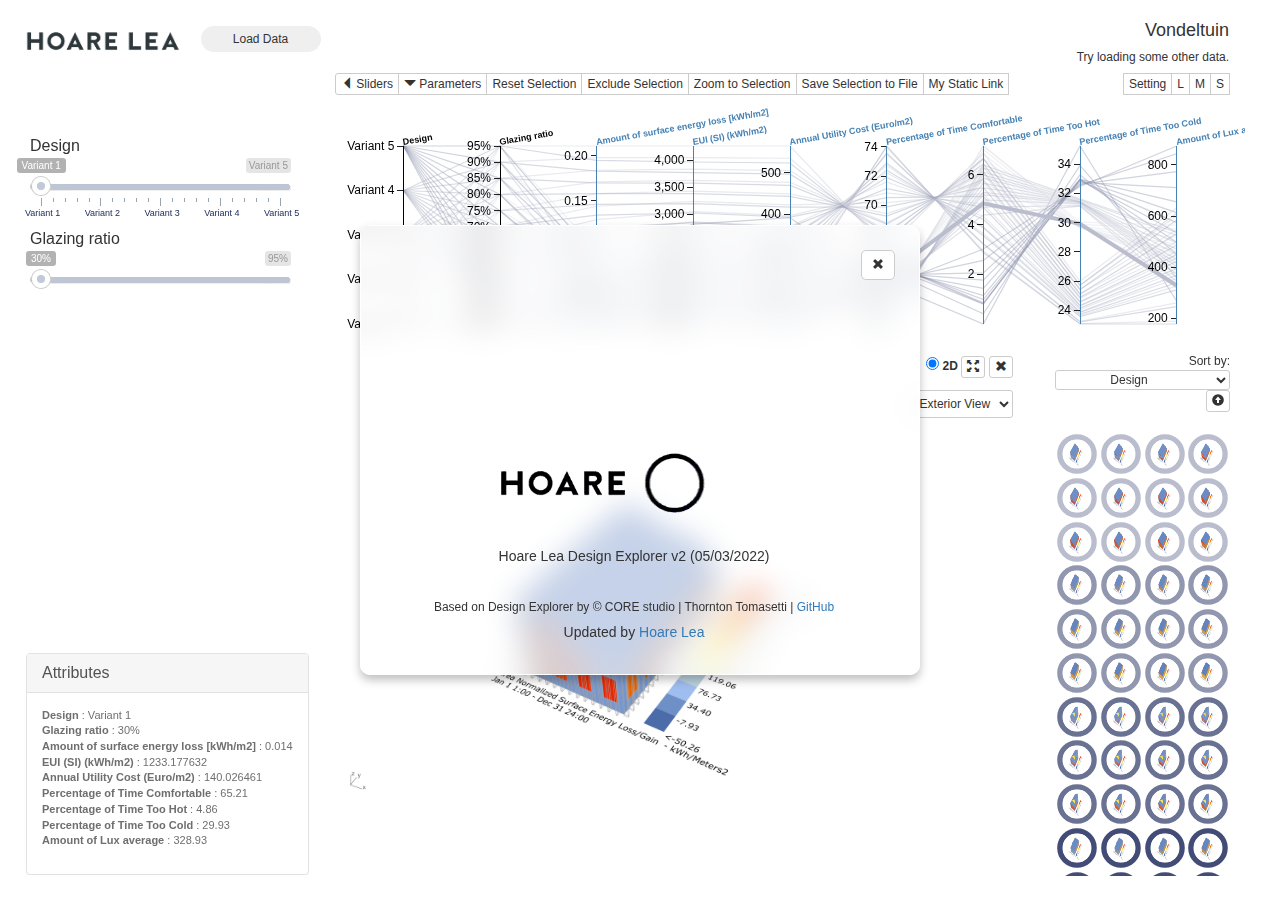
==== commit d837185c: "restructure" ====
--- a/index.html
+++ b/index.html
@@ -42,8 +42,8 @@
 
     <title>Hoare Lea DesignExplorer</title>
 
-    <link rel="shortcut icon" href="Icon_website.png">
-    <link rel="icon" type="image/png" href="Icon_website.png">
+    <link rel="shortcut icon" href="website_icon.png">
+    <link rel="icon" type="image/png" href="website_icon.png">
 
     <!-- D3 -->
     <script src="./d3/d3.v3.min.js" charset="utf-8"></script>
@@ -495,13 +495,13 @@
                         <!-- <a href="https://hoarelea.com/" target="_blank">
                             <div class="col-sm-4" width=100%>
                                 <video width=100% autoplay preload="auto" id="intro-video">
-                                    <source src="img/HL.mp4" type="video/mp4"> 
+                                    <source src="img/HL2.mp4" type="video/mp4"> 
                                 </video>
                             </div>
                         </a> -->
 
                         <!-- Logo transparent gif with link -->
-                        <a href="https://hoarelea.com/" target="_blank"> <img style="width: 100%" src="./img/HL_animated.gif"></a>
+                        <a href="https://hoarelea.com/" target="_blank"> <img style="width: 100%" src="./img/transparent_logo.gif"></a>
 
                     </div>
 
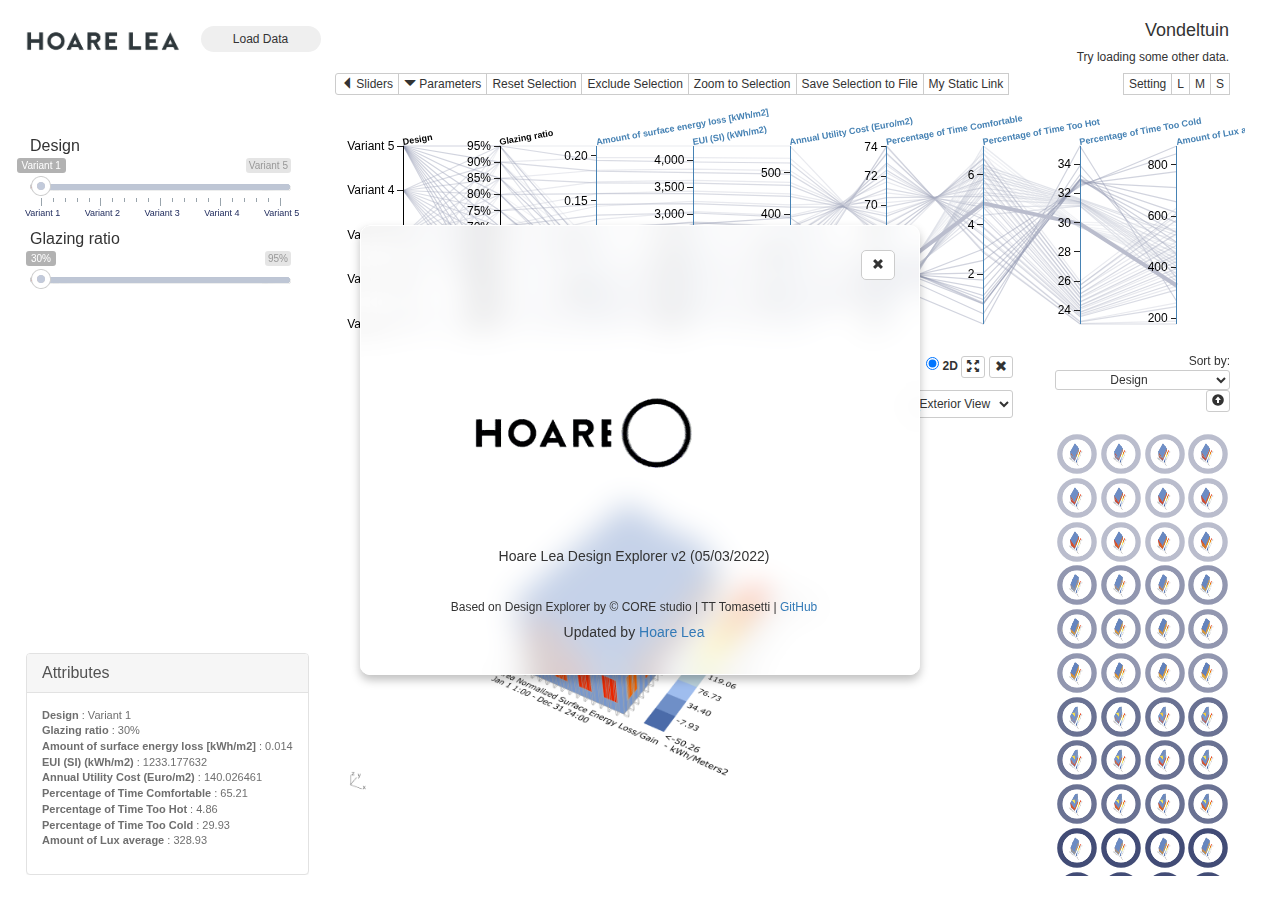
==== commit 8701aa62: "restructure" ====
--- a/index.html
+++ b/index.html
@@ -510,7 +510,7 @@
                         <h5 class="text-center">Hoare Lea Design Explorer v2 (05/03/2022)</h5>
                         <br>
                         <h6 class="text-center">
-                            Based on Design Explorer by &copy; CORE studio | Thornton Tomasetti |
+                            Based on Design Explorer by &copy; CORE studio | TT Tomasetti |
                             <a href="https://github.com/tt-acm/DesignExplorer" target="_blank"> GitHub</a>
                         </h6>
                         <h5 class="text-center">
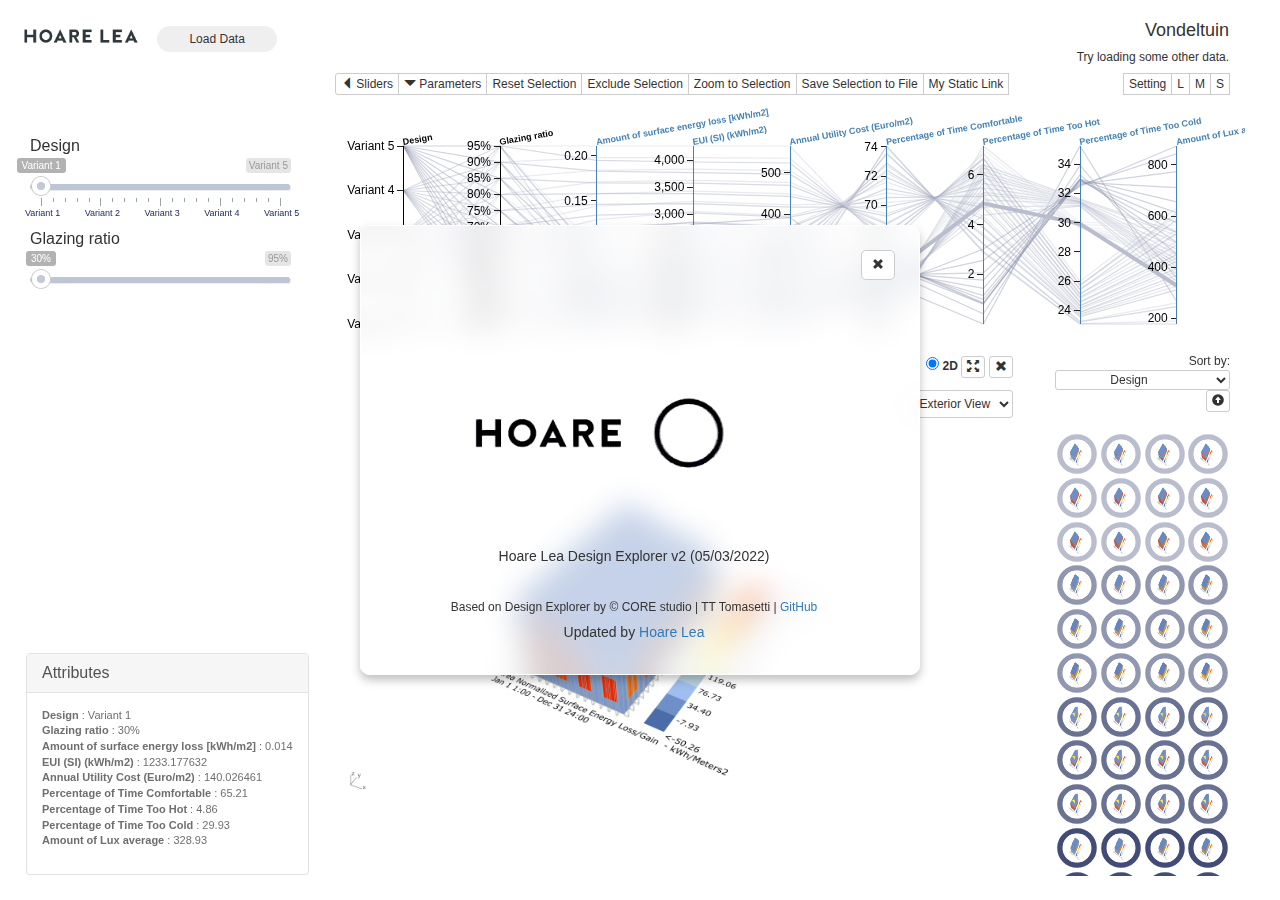
==== commit a5396025: "change logo size" ====
--- a/index.html
+++ b/index.html
@@ -287,7 +287,7 @@
                 </button>
 
                 <div class="navbar-header" title="Hoare Lea Design Explorer">
-                    <a href="http://monsieurpablo.github.io/DesignExplorer"> <img style="max-height:50px; padding-top: 10px;" src="./img/logo_wide.png"></a>
+                    <a href="http://monsieurpablo.github.io/DesignExplorer"> <img style="max-height:40px; padding-top: 10px;" src="./img/logo_wide.png"></a>
                 </div>
             </div>
 
--- a/pc_source_files/css/d3.parcoords.css
+++ b/pc_source_files/css/d3.parcoords.css
@@ -32,3 +32,4 @@
 .parcoords canvas.faded {
   opacity: 0.5;
 }
+
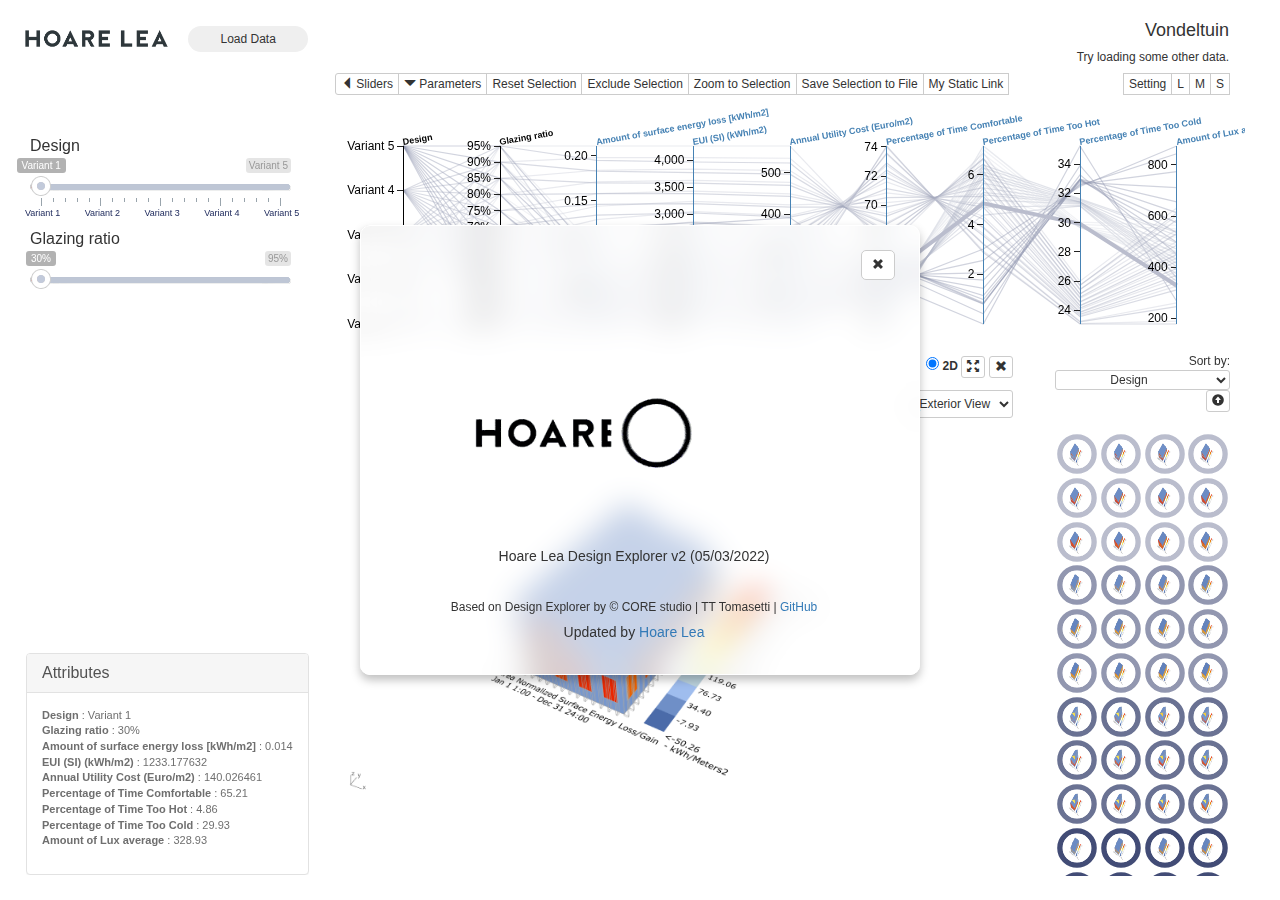
==== commit f5b7f506: "logo update" ====
--- a/index.html
+++ b/index.html
@@ -287,7 +287,7 @@
                 </button>
 
                 <div class="navbar-header" title="Hoare Lea Design Explorer">
-                    <a href="http://monsieurpablo.github.io/DesignExplorer"> <img style="max-height:40px; padding-top: 10px;" src="./img/logo_wide.png"></a>
+                    <a href="http://monsieurpablo.github.io/DesignExplorer"> <img style="max-height:45px; padding-top: 10px;" src="./img/logo_wide.png"></a>
                 </div>
             </div>
 
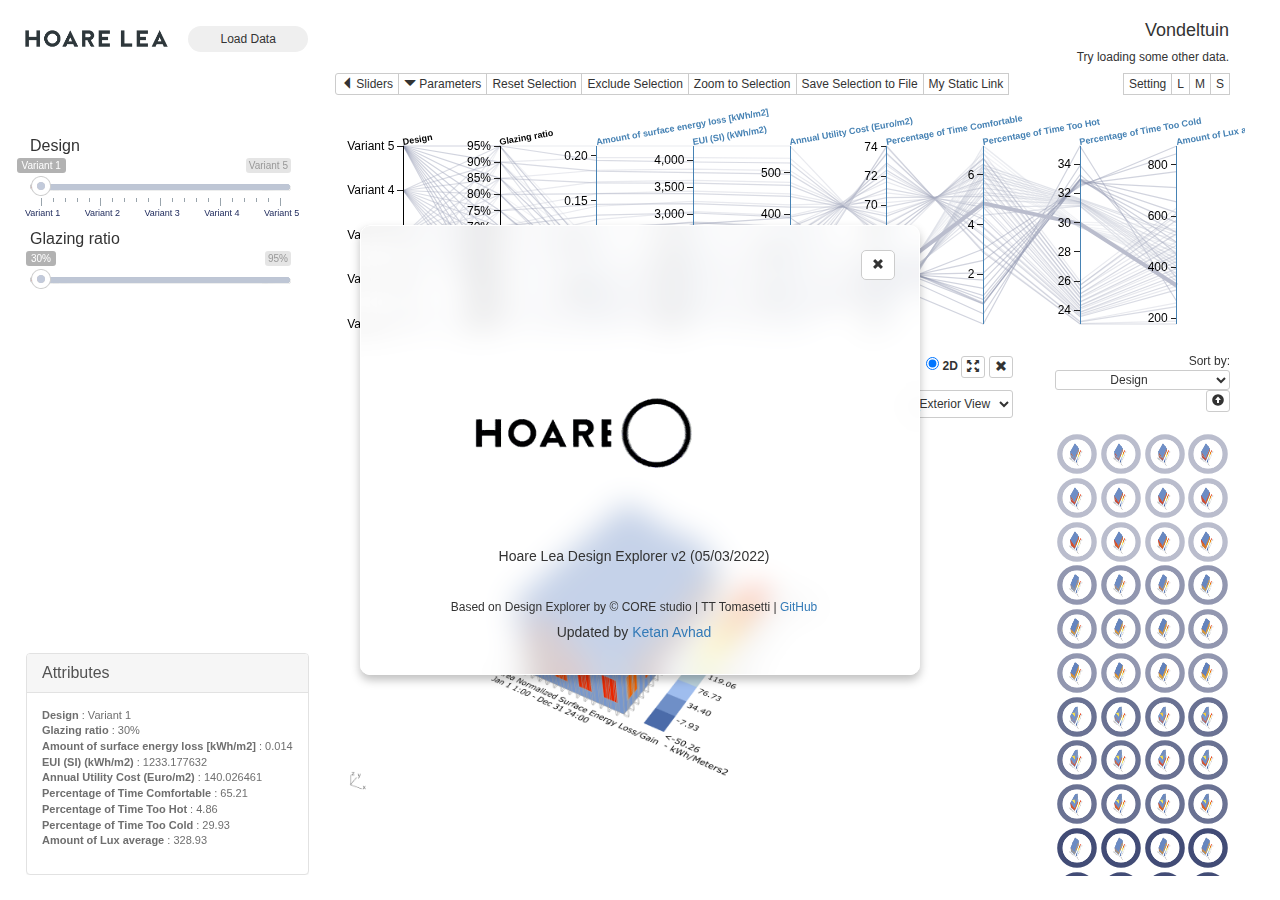
==== commit 8394c526: "Update index.html" ====
--- a/index.html
+++ b/index.html
@@ -515,7 +515,7 @@
                         </h6>
                         <h5 class="text-center">
                             Updated by
-                            <a href="https://hoarelea.com/" target="_blank">Hoare Lea</a>
+                            <a href="https://hoarelea.com/" target="_blank">Ketan Avhad</a>
                         </h5>
                     </div>
 
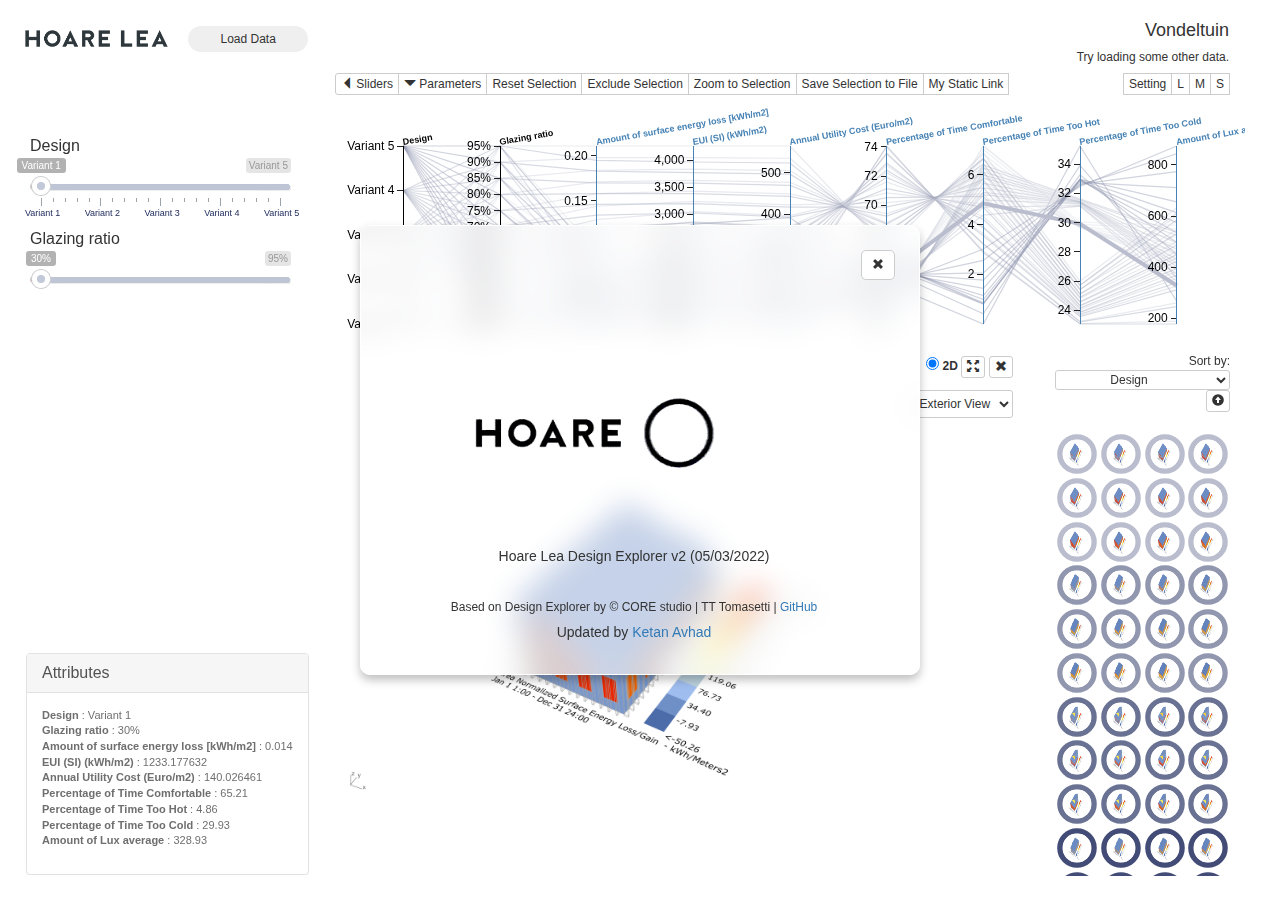
==== commit f2890e1a: "Update index.html" ====
--- a/index.html
+++ b/index.html
@@ -38,7 +38,7 @@
     <meta property="og:title" content="Hoare Lea DesignExplorer"/>
     <meta property="og:description" content="Hoare Lea DesignExplorer - multidimensional design space exploration tool."/>
     <meta property="og:image" content="img/thumbnail.jpg">
-    <meta property="og:url" content="https://monsieurpablo.github.io/DesignExplorer/">
+    <meta property="og:url" content="https://ketanavhad.github.io/DesignExplorer/">
 
     <title>Hoare Lea DesignExplorer</title>
 
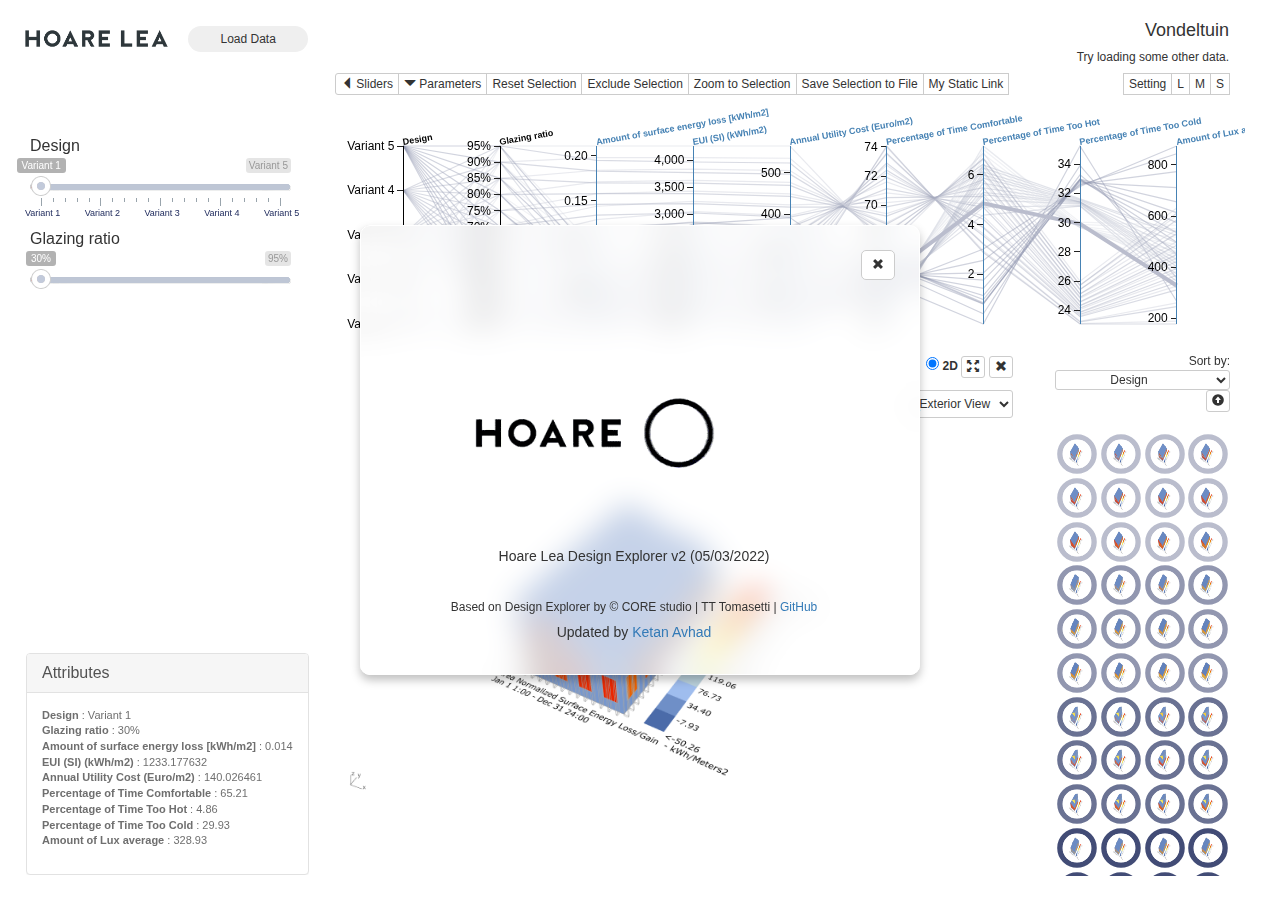
==== commit 61cb019e: "Update index.html" ====
--- a/index.html
+++ b/index.html
@@ -179,7 +179,7 @@
 
         // no img link
         if(file === 0 || file === undefined){
-            return "http://monsieurpablo.github.io/DesignExplorer/img/Logo_HL_SCREENSHOT_JPG.JPG";
+            return "http://ketanavhad.github.io/DesignExplorer/img/Logo_HL_SCREENSHOT_JPG.JPG";
         }
  
 
@@ -287,7 +287,7 @@
                 </button>
 
                 <div class="navbar-header" title="Hoare Lea Design Explorer">
-                    <a href="http://monsieurpablo.github.io/DesignExplorer"> <img style="max-height:45px; padding-top: 10px;" src="./img/logo_wide.png"></a>
+                    <a href="http://ketanavhad.github.io/DesignExplorer"> <img style="max-height:45px; padding-top: 10px;" src="./img/logo_wide.png"></a>
                 </div>
             </div>
 
